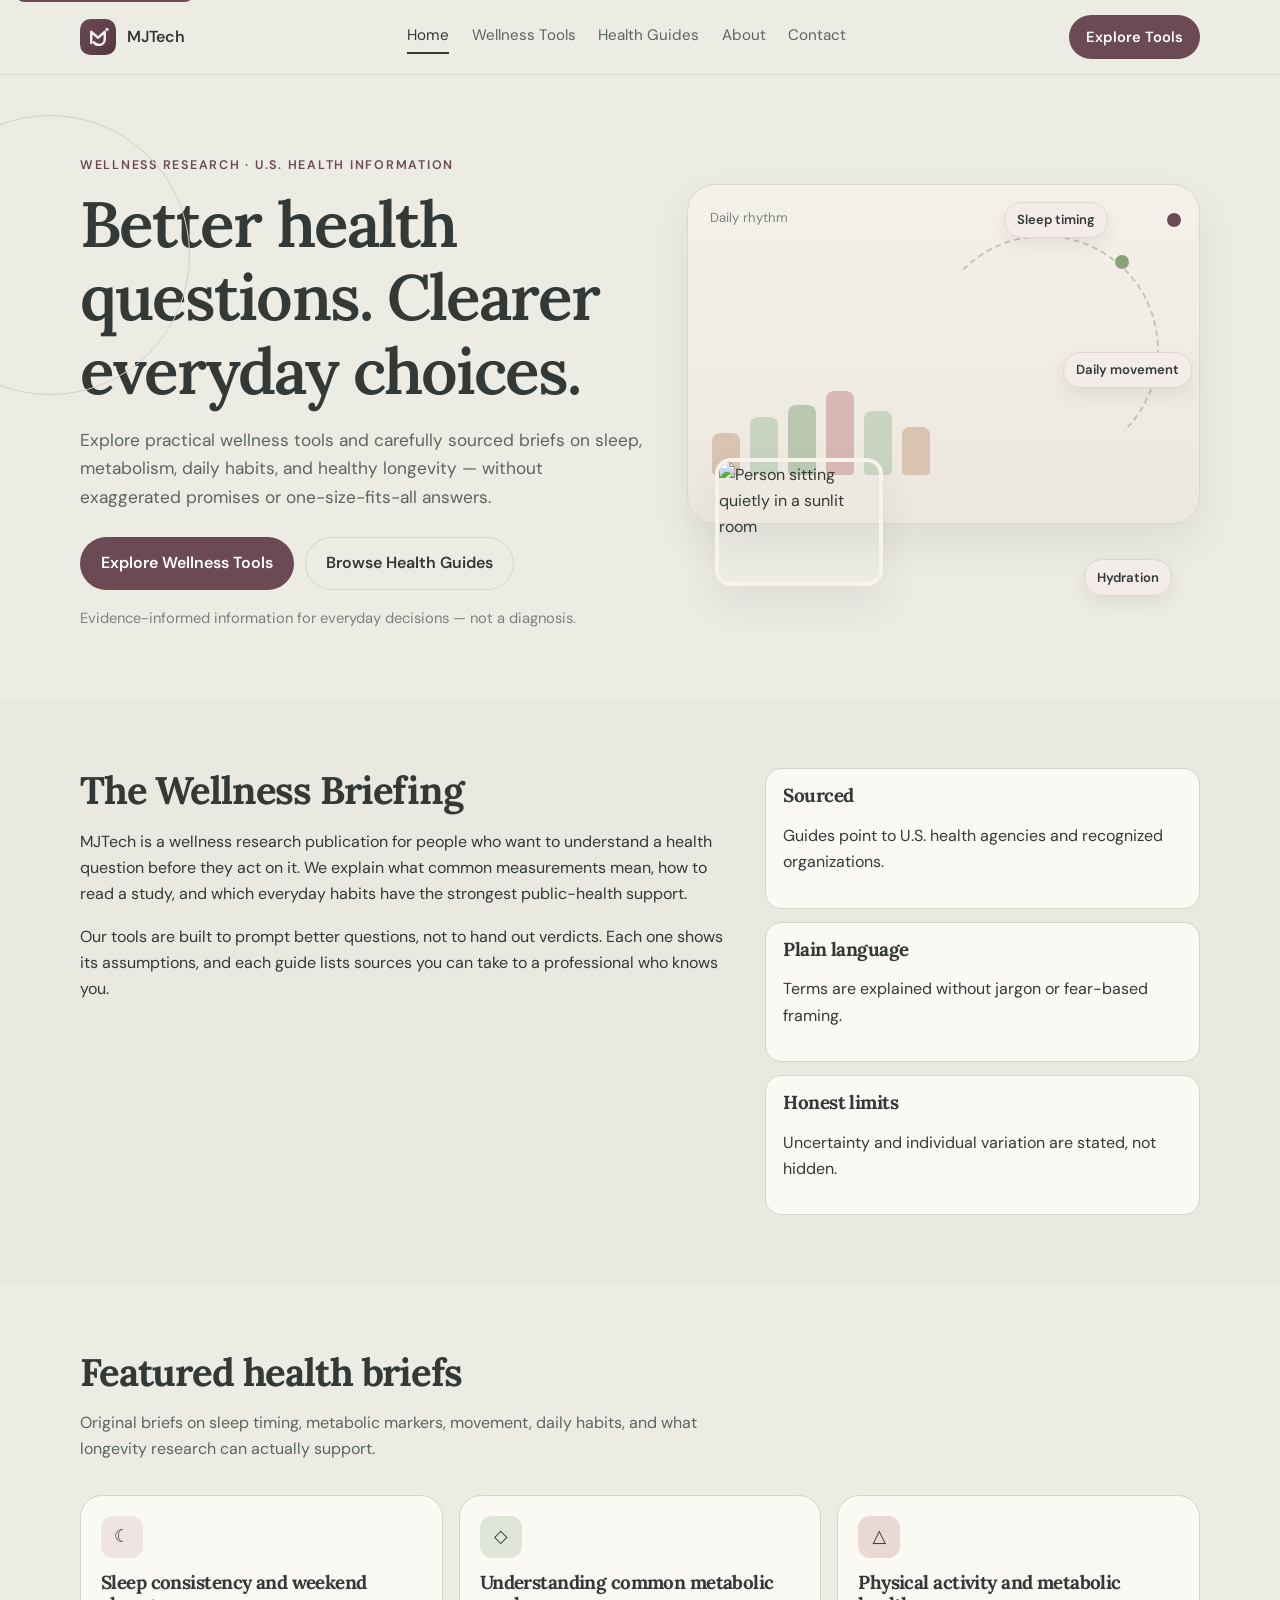
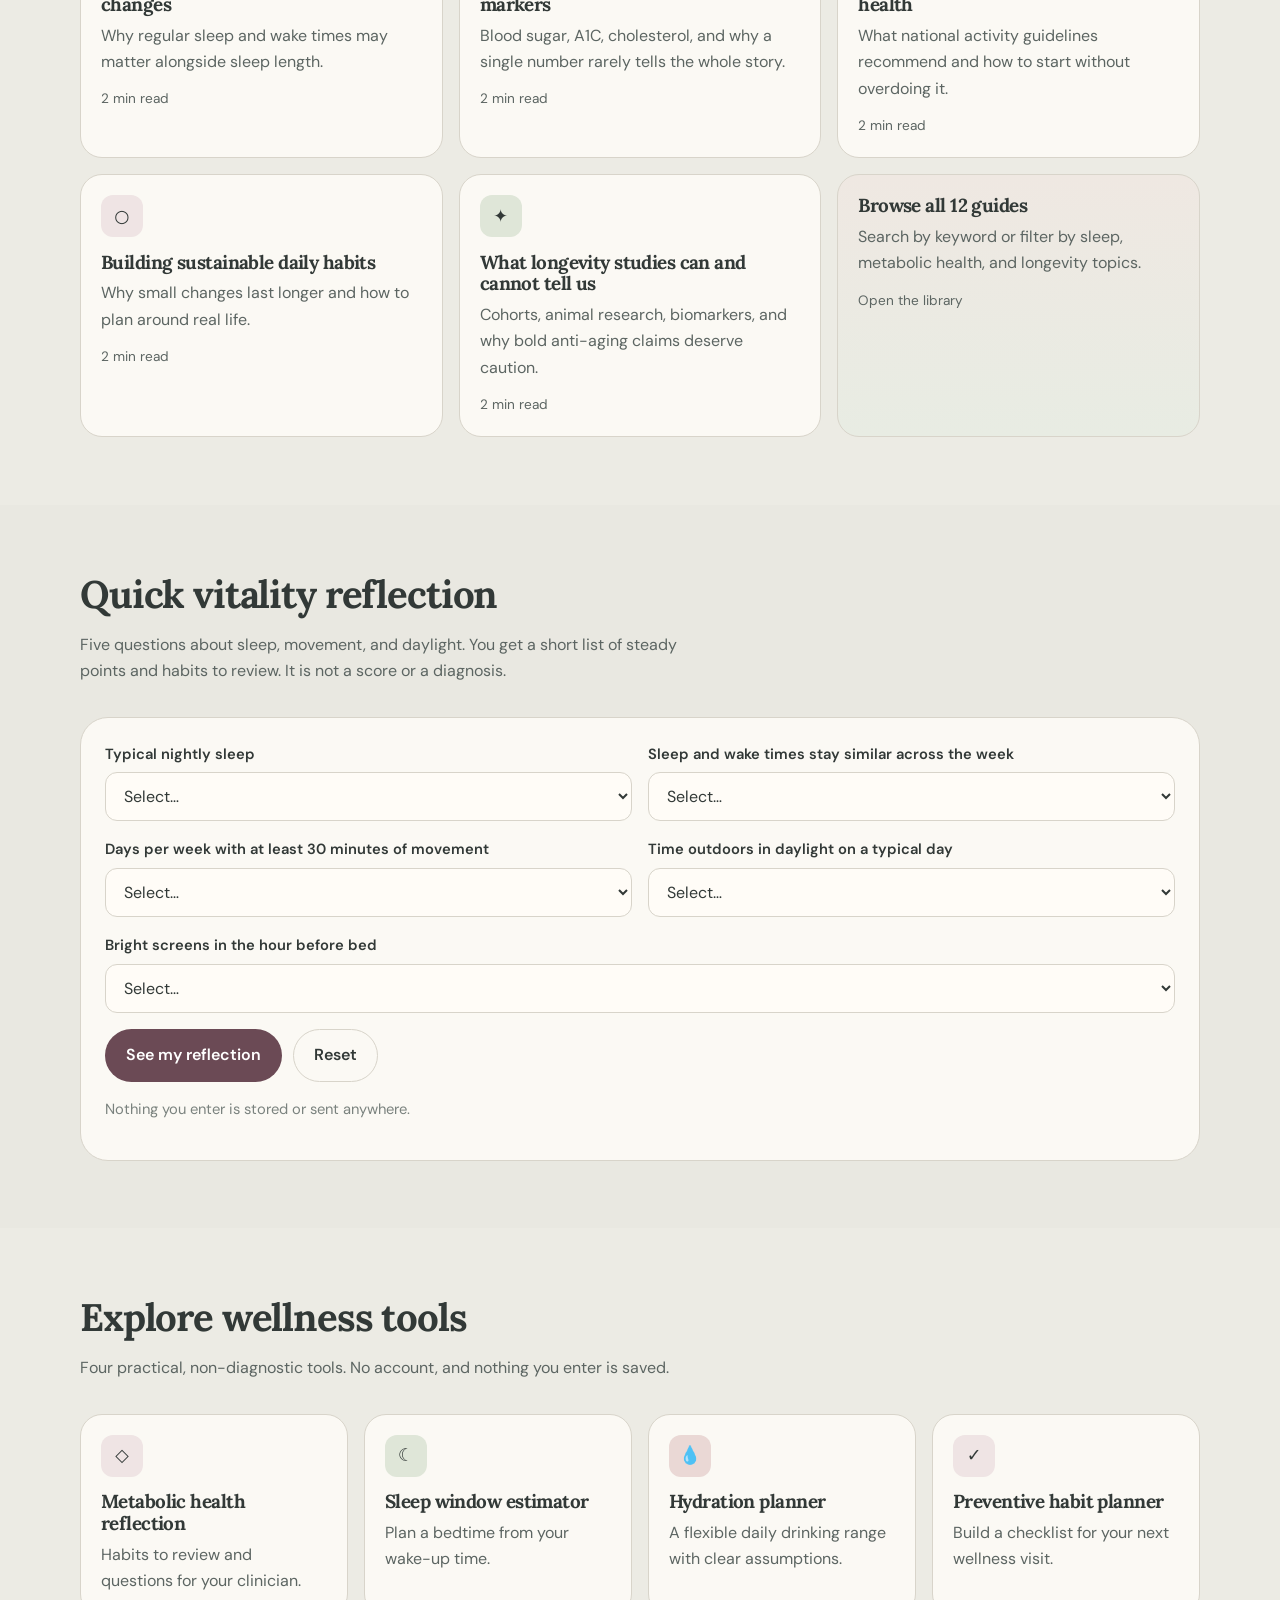
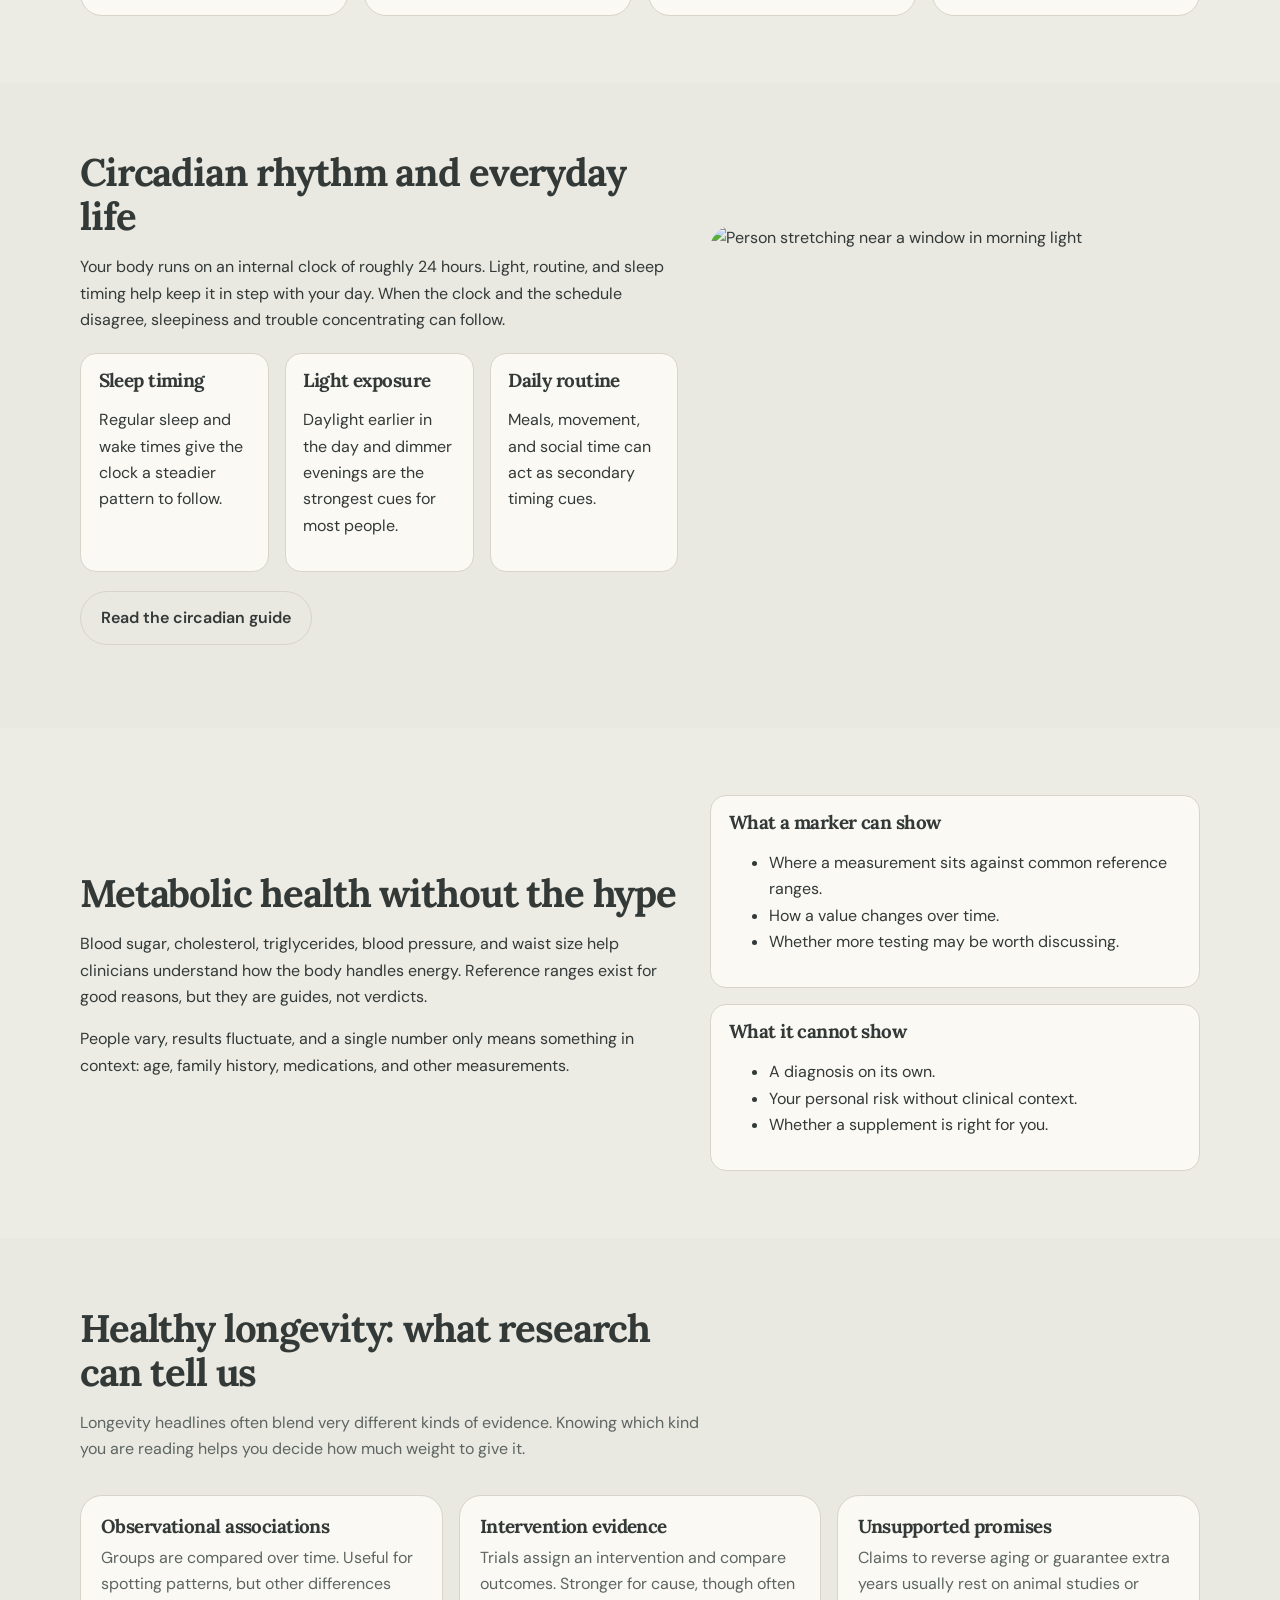
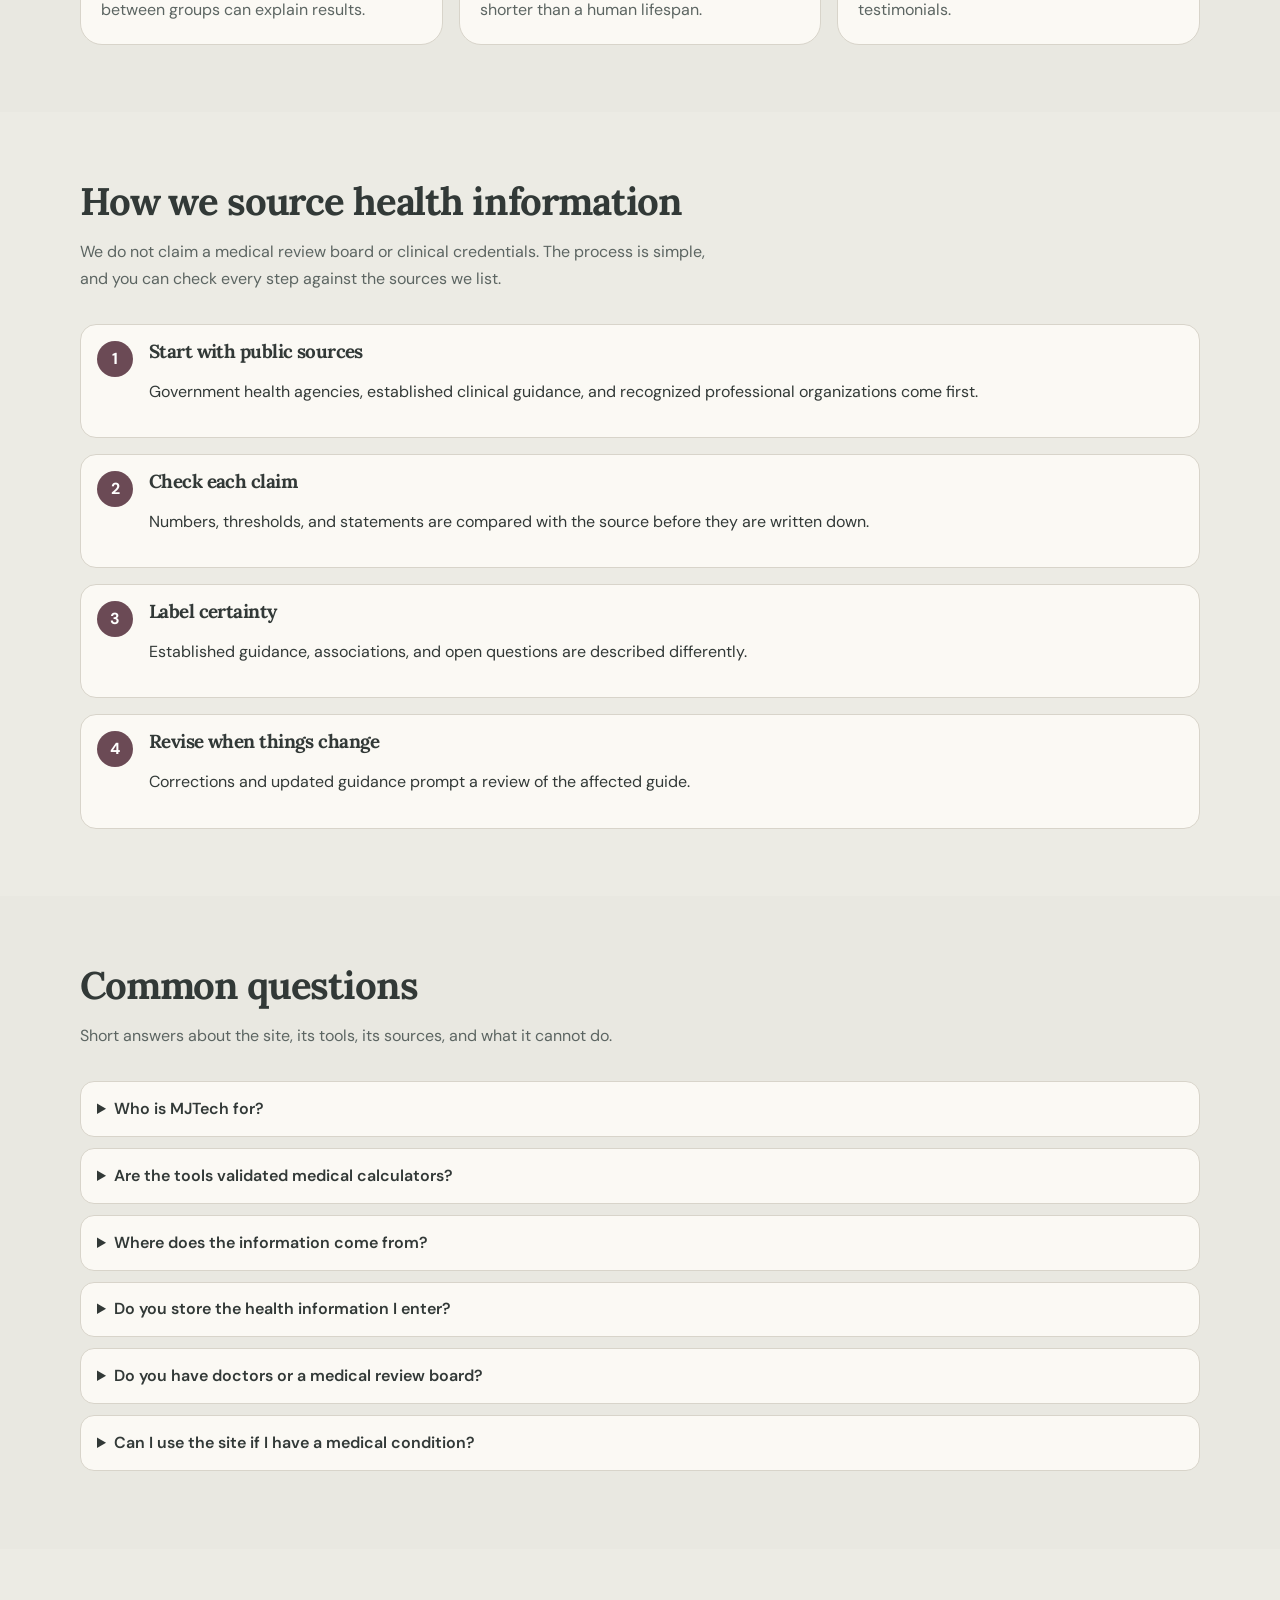
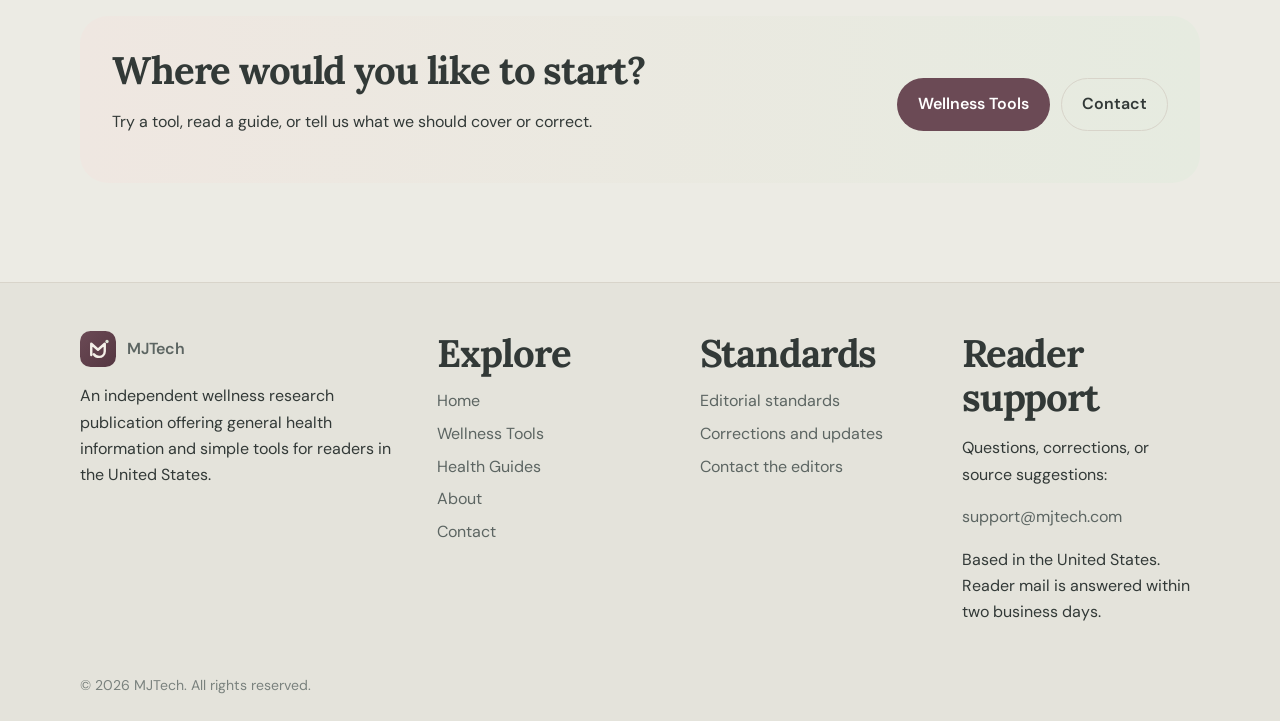
==== index.html @ 00b6f827 "Rebrand platform to MJTech and complete site footers" ====
<!DOCTYPE html>
<html lang="en">
<head>
  <meta charset="UTF-8">
  <meta name="viewport" content="width=device-width, initial-scale=1">
  <title>MJTech | Wellness Research, Tools, and Health Guides</title>
  <meta name="description" content="Practical wellness tools and sourced health briefs on sleep, metabolism, daily habits, and healthy longevity.">
  <link rel="icon" href="assets/images/logo.svg">
  <link rel="preconnect" href="https://fonts.googleapis.com">
  <link rel="preconnect" href="https://fonts.gstatic.com" crossorigin>
  <link href="https://fonts.googleapis.com/css2?family=DM+Sans:wght@400;500;600;700&family=Lora:wght@500;600;700&display=swap" rel="stylesheet">
  <link rel="stylesheet" href="assets/css/styles.css">
</head>
<body>
  <a class="skip-link" href="#main">Skip to main content</a>
  <header class="site-header">
    <div class="wrap header-inner">
      <a class="brand" href="index.html"><img src="assets/images/logo.svg" alt="MJTech Logo"> MJTech</a>
      <nav class="nav-primary" aria-label="Primary">
        <a href="index.html" aria-current="page">Home</a>
        <a href="pages/tools.html">Wellness Tools</a>
        <a href="pages/guides.html">Health Guides</a>
        <a href="pages/about.html">About</a>
        <a href="pages/contact.html">Contact</a>
      </nav>
      <div class="header-cta">
        <a class="btn btn-primary btn-sm" href="pages/tools.html">Explore Tools</a>
        <button class="menu-toggle" type="button" data-menu-toggle aria-expanded="false" aria-label="Open menu"><span></span><span></span><span></span></button>
      </div>
    </div>
    <nav class="mobile-nav wrap" data-mobile-nav aria-label="Mobile">
      <a href="index.html">Home</a>
      <a href="pages/tools.html">Wellness Tools</a>
      <a href="pages/guides.html">Health Guides</a>
      <a href="pages/about.html">About</a>
      <a href="pages/contact.html">Contact</a>
    </nav>
  </header>

  <main id="main">
    <section class="hero">
      <div class="wrap hero-grid">
        <div>
          <p class="eyebrow">Wellness research · U.S. health information</p>
          <h1>Better health questions. Clearer everyday choices.</h1>
          <p class="lede">Explore practical wellness tools and carefully sourced briefs on sleep, metabolism, daily habits, and healthy longevity — without exaggerated promises or one-size-fits-all answers.</p>
          <div class="hero-actions">
            <a class="btn btn-primary" href="pages/tools.html">Explore Wellness Tools</a>
            <a class="btn btn-ghost" href="pages/guides.html">Browse Health Guides</a>
          </div>
          <p class="fine-print">Evidence-informed information for everyday decisions — not a diagnosis.</p>
        </div>
        <div class="hero-visual" aria-hidden="true">
          <div class="chart-card">
            <div class="chart-label">Daily rhythm</div>
            <div class="arc"></div>
            <div class="bars"><span></span><span></span><span></span><span></span><span></span><span></span></div>
            <span class="dot d1"></span>
            <span class="dot d2"></span>
          </div>
          <span class="pill pill-sleep">Sleep timing</span>
          <span class="pill pill-move">Daily movement</span>
          <span class="pill pill-water">Hydration</span>
          <img class="hero-photo" src="https://images.unsplash.com/photo-1544367567-0f2fcb009e0b?auto=format&fit=crop&w=600&q=80" alt="Person sitting quietly in a sunlit room">
        </div>
      </div>
    </section>

    <section class="section section-muted">
      <div class="wrap feature-row">
        <div>
          <h2>The Wellness Briefing</h2>
          <p>MJTech is a wellness research publication for people who want to understand a health question before they act on it. We explain what common measurements mean, how to read a study, and which everyday habits have the strongest public-health support.</p>
          <p>Our tools are built to prompt better questions, not to hand out verdicts. Each one shows its assumptions, and each guide lists sources you can take to a professional who knows you.</p>
        </div>
        <div class="pillars">
          <article class="pillar"><h3>Sourced</h3><p>Guides point to U.S. health agencies and recognized organizations.</p></article>
          <article class="pillar"><h3>Plain language</h3><p>Terms are explained without jargon or fear-based framing.</p></article>
          <article class="pillar"><h3>Honest limits</h3><p>Uncertainty and individual variation are stated, not hidden.</p></article>
        </div>
      </div>
    </section>

    <section class="section">
      <div class="wrap">
        <div class="section-head">
          <h2>Featured health briefs</h2>
          <p>Original briefs on sleep timing, metabolic markers, movement, daily habits, and what longevity research can actually support.</p>
        </div>
        <div class="cards">
          <a class="card" href="pages/guide.html?id=sleep-consistency"><div class="icon-badge">☾</div><h3>Sleep consistency and weekend changes</h3><p>Why regular sleep and wake times may matter alongside sleep length.</p><p class="meta">2 min read</p></a>
          <a class="card" href="pages/guide.html?id=metabolic-markers"><div class="icon-badge sage">◇</div><h3>Understanding common metabolic markers</h3><p>Blood sugar, A1C, cholesterol, and why a single number rarely tells the whole story.</p><p class="meta">2 min read</p></a>
          <a class="card" href="pages/guide.html?id=activity-metabolic"><div class="icon-badge blush">△</div><h3>Physical activity and metabolic health</h3><p>What national activity guidelines recommend and how to start without overdoing it.</p><p class="meta">2 min read</p></a>
          <a class="card" href="pages/guide.html?id=daily-habits"><div class="icon-badge">○</div><h3>Building sustainable daily habits</h3><p>Why small changes last longer and how to plan around real life.</p><p class="meta">2 min read</p></a>
          <a class="card" href="pages/guide.html?id=longevity-studies"><div class="icon-badge sage">✦</div><h3>What longevity studies can and cannot tell us</h3><p>Cohorts, animal research, biomarkers, and why bold anti-aging claims deserve caution.</p><p class="meta">2 min read</p></a>
          <a class="card library-card" href="pages/guides.html"><h3>Browse all 12 guides</h3><p>Search by keyword or filter by sleep, metabolic health, and longevity topics.</p><p class="meta">Open the library</p></a>
        </div>
      </div>
    </section>

    <section class="section section-muted">
      <div class="wrap">
        <div class="section-head">
          <h2>Quick vitality reflection</h2>
          <p>Five questions about sleep, movement, and daylight. You get a short list of steady points and habits to review. It is not a score or a diagnosis.</p>
        </div>
        <form class="quiz-panel" id="vitality-form">
          <div class="form-grid">
            <div class="field">
              <label for="sleep">Typical nightly sleep</label>
              <select id="sleep" name="sleep" required>
                <option value="">Select…</option>
                <option value="short">Less than 7 hours</option>
                <option value="ok">7 to 9 hours</option>
                <option value="long">More than 9 hours</option>
                <option value="varies">It varies a lot</option>
              </select>
            </div>
            <div class="field">
              <label for="consistency">Sleep and wake times stay similar across the week</label>
              <select id="consistency" name="consistency" required>
                <option value="">Select…</option>
                <option value="yes">Mostly yes</option>
                <option value="some">Sometimes</option>
                <option value="rare">Rarely</option>
              </select>
            </div>
            <div class="field">
              <label for="movement">Days per week with at least 30 minutes of movement</label>
              <select id="movement" name="movement" required>
                <option value="">Select…</option>
                <option value="low">0 to 1 days</option>
                <option value="mid">2 to 3 days</option>
                <option value="high">4 or more days</option>
              </select>
            </div>
            <div class="field">
              <label for="daylight">Time outdoors in daylight on a typical day</label>
              <select id="daylight" name="daylight" required>
                <option value="">Select…</option>
                <option value="low">Under 30 minutes</option>
                <option value="good">30 minutes or more</option>
              </select>
            </div>
            <div class="field full">
              <label for="screens">Bright screens in the hour before bed</label>
              <select id="screens" name="screens" required>
                <option value="">Select…</option>
                <option value="rarely">Rarely</option>
                <option value="often">Most nights</option>
              </select>
            </div>
          </div>
          <div class="form-actions">
            <button class="btn btn-primary" type="submit">See my reflection</button>
            <button class="btn btn-ghost" type="button" id="vitality-reset">Reset</button>
          </div>
          <div class="result" id="vitality-result"></div>
          <p class="fine-print">Nothing you enter is stored or sent anywhere.</p>
        </form>
      </div>
    </section>

    <section class="section">
      <div class="wrap">
        <div class="section-head">
          <h2>Explore wellness tools</h2>
          <p>Four practical, non-diagnostic tools. No account, and nothing you enter is saved.</p>
        </div>
        <div class="grid-4">
          <a class="card" href="pages/tools.html#metabolic"><div class="icon-badge">◇</div><h3>Metabolic health reflection</h3><p>Habits to review and questions for your clinician.</p></a>
          <a class="card" href="pages/tools.html#sleep"><div class="icon-badge sage">☾</div><h3>Sleep window estimator</h3><p>Plan a bedtime from your wake-up time.</p></a>
          <a class="card" href="pages/tools.html#hydration"><div class="icon-badge blush">💧</div><h3>Hydration planner</h3><p>A flexible daily drinking range with clear assumptions.</p></a>
          <a class="card" href="pages/tools.html#planner"><div class="icon-badge">✓</div><h3>Preventive habit planner</h3><p>Build a checklist for your next wellness visit.</p></a>
        </div>
      </div>
    </section>

    <section class="section section-muted">
      <div class="wrap split">
        <div>
          <h2>Circadian rhythm and everyday life</h2>
          <p>Your body runs on an internal clock of roughly 24 hours. Light, routine, and sleep timing help keep it in step with your day. When the clock and the schedule disagree, sleepiness and trouble concentrating can follow.</p>
          <div class="grid-3" style="margin-top:1.2rem">
            <article class="pillar"><h3>Sleep timing</h3><p>Regular sleep and wake times give the clock a steadier pattern to follow.</p></article>
            <article class="pillar"><h3>Light exposure</h3><p>Daylight earlier in the day and dimmer evenings are the strongest cues for most people.</p></article>
            <article class="pillar"><h3>Daily routine</h3><p>Meals, movement, and social time can act as secondary timing cues.</p></article>
          </div>
          <p style="margin-top:1.2rem"><a class="btn btn-ghost" href="pages/guide.html?id=circadian-rhythms">Read the circadian guide</a></p>
        </div>
        <div class="photo-frame">
          <img src="https://images.unsplash.com/photo-1506126613408-eca07ce68773?auto=format&fit=crop&w=900&q=80" alt="Person stretching near a window in morning light">
        </div>
      </div>
    </section>

    <section class="section">
      <div class="wrap split">
        <div>
          <h2>Metabolic health without the hype</h2>
          <p>Blood sugar, cholesterol, triglycerides, blood pressure, and waist size help clinicians understand how the body handles energy. Reference ranges exist for good reasons, but they are guides, not verdicts.</p>
          <p>People vary, results fluctuate, and a single number only means something in context: age, family history, medications, and other measurements.</p>
        </div>
        <div class="grid-3" style="grid-template-columns:1fr">
          <article class="pillar">
            <h3>What a marker can show</h3>
            <ul>
              <li>Where a measurement sits against common reference ranges.</li>
              <li>How a value changes over time.</li>
              <li>Whether more testing may be worth discussing.</li>
            </ul>
          </article>
          <article class="pillar">
            <h3>What it cannot show</h3>
            <ul>
              <li>A diagnosis on its own.</li>
              <li>Your personal risk without clinical context.</li>
              <li>Whether a supplement is right for you.</li>
            </ul>
          </article>
        </div>
      </div>
    </section>

    <section class="section section-muted">
      <div class="wrap">
        <div class="section-head">
          <h2>Healthy longevity: what research can tell us</h2>
          <p>Longevity headlines often blend very different kinds of evidence. Knowing which kind you are reading helps you decide how much weight to give it.</p>
        </div>
        <div class="grid-3">
          <article class="card"><h3>Observational associations</h3><p>Groups are compared over time. Useful for spotting patterns, but other differences between groups can explain results.</p></article>
          <article class="card"><h3>Intervention evidence</h3><p>Trials assign an intervention and compare outcomes. Stronger for cause, though often shorter than a human lifespan.</p></article>
          <article class="card"><h3>Unsupported promises</h3><p>Claims to reverse aging or guarantee extra years usually rest on animal studies or testimonials.</p></article>
        </div>
      </div>
    </section>

    <section class="section">
      <div class="wrap">
        <div class="section-head">
          <h2>How we source health information</h2>
          <p>We do not claim a medical review board or clinical credentials. The process is simple, and you can check every step against the sources we list.</p>
        </div>
        <div class="steps">
          <div class="step"><div class="num">1</div><div><h3>Start with public sources</h3><p>Government health agencies, established clinical guidance, and recognized professional organizations come first.</p></div></div>
          <div class="step"><div class="num">2</div><div><h3>Check each claim</h3><p>Numbers, thresholds, and statements are compared with the source before they are written down.</p></div></div>
          <div class="step"><div class="num">3</div><div><h3>Label certainty</h3><p>Established guidance, associations, and open questions are described differently.</p></div></div>
          <div class="step"><div class="num">4</div><div><h3>Revise when things change</h3><p>Corrections and updated guidance prompt a review of the affected guide.</p></div></div>
        </div>
      </div>
    </section>

    <section class="section section-muted">
      <div class="wrap">
        <div class="section-head">
          <h2>Common questions</h2>
          <p>Short answers about the site, its tools, its sources, and what it cannot do.</p>
        </div>
        <div class="faq">
          <details><summary>Who is MJTech for?</summary><p>Readers in the United States who want general, sourced information on sleep, metabolic health, hydration, and longevity — not personalized medical care.</p></details>
          <details><summary>Are the tools validated medical calculators?</summary><p>No. They are planning and reflection aids. They are not risk scores, diagnoses, or substitutes for clinical instruments.</p></details>
          <details><summary>Where does the information come from?</summary><p>Public agency pages, established professional guidance, and, when used, peer-reviewed papers with the study type labeled.</p></details>
          <details><summary>Do you store the health information I enter?</summary><p>No. Answers stay in your browser for that session and are not sent to a server.</p></details>
          <details><summary>Do you have doctors or a medical review board?</summary><p>No. We do not claim clinicians on staff, certifications, or institutional endorsements.</p></details>
          <details><summary>Can I use the site if I have a medical condition?</summary><p>You can read general information, but follow your care team. Do not change medicines, fluids, or exercise based only on a webpage.</p></details>
        </div>
      </div>
    </section>

    <section class="section">
      <div class="wrap">
        <div class="cta-band">
          <div>
            <h2>Where would you like to start?</h2>
            <p>Try a tool, read a guide, or tell us what we should cover or correct.</p>
          </div>
          <div class="hero-actions">
            <a class="btn btn-primary" href="pages/tools.html">Wellness Tools</a>
            <a class="btn btn-ghost" href="pages/contact.html">Contact</a>
          </div>
        </div>
      </div>
    </section>
  </main>

  <footer class="site-footer">
    <div class="wrap footer-grid">
      <div>
        <a class="brand" href="index.html"><img src="assets/images/logo.svg" alt="MJTech Logo"> MJTech</a>
        <p>An independent wellness research publication offering general health information and simple tools for readers in the United States.</p>
      </div>
      <div>
        <h2>Explore</h2>
        <ul>
          <li><a href="index.html">Home</a></li>
          <li><a href="pages/tools.html">Wellness Tools</a></li>
          <li><a href="pages/guides.html">Health Guides</a></li>
          <li><a href="pages/about.html">About</a></li>
          <li><a href="pages/contact.html">Contact</a></li>
        </ul>
      </div>
      <div>
        <h2>Standards</h2>
        <ul>
          <li><a href="pages/about.html#sourcing">Editorial standards</a></li>
          <li><a href="pages/about.html#corrections">Corrections and updates</a></li>
          <li><a href="pages/contact.html">Contact the editors</a></li>
        </ul>
      </div>
      <div>
        <h2>Reader support</h2>
        <p>Questions, corrections, or source suggestions:</p>
        <p><a href="mailto:support@mjtech.com">support@mjtech.com</a></p>
        <p>Based in the United States. Reader mail is answered within two business days.</p>
      </div>
    </div>
    <div class="wrap copyright">© <span data-year></span> MJTech. All rights reserved.</div>
  </footer>
  <script src="assets/js/main.js"></script>
  <script src="assets/js/home.js"></script>
</body>
</html>
---- assets/css/styles.css ----
:root {
  --bg: #ecebe4;
  --bg-soft: #e4e3db;
  --paper: #f7f5ef;
  --card: #fbf9f4;
  --ink: #323937;
  --ink-soft: #5c6562;
  --muted: #7a827e;
  --line: #d8d4ca;
  --plum: #6b4a55;
  --plum-hover: #5a3c47;
  --plum-soft: #efe4e4;
  --sage: #dfe6d8;
  --sage-deep: #c9d4c0;
  --blush: #ead8d5;
  --white: #fffcf7;
  --shadow: 0 18px 40px rgba(50, 57, 55, 0.08);
  --radius: 22px;
  --header: 74px;
  --serif: "Lora", Georgia, serif;
  --sans: "DM Sans", system-ui, sans-serif;
}

*,
*::before,
*::after {
  box-sizing: border-box;
}

html {
  scroll-behavior: smooth;
}

body {
  margin: 0;
  font-family: var(--sans);
  color: var(--ink);
  background: var(--bg);
  line-height: 1.65;
  min-height: 100vh;
}

img {
  max-width: 100%;
  display: block;
}

a {
  color: inherit;
}

.skip-link {
  position: absolute;
  left: 1rem;
  top: -40px;
  background: var(--plum);
  color: #fff;
  padding: 0.5rem 0.8rem;
  border-radius: 8px;
  z-index: 100;
}

.skip-link:focus {
  top: 1rem;
}

.wrap {
  width: min(1120px, calc(100% - 2.4rem));
  margin: 0 auto;
}

.site-header {
  position: sticky;
  top: 0;
  z-index: 40;
  background: rgba(236, 235, 228, 0.92);
  backdrop-filter: blur(12px);
  border-bottom: 1px solid rgba(216, 212, 202, 0.8);
}

.header-inner {
  height: var(--header);
  display: flex;
  align-items: center;
  justify-content: space-between;
  gap: 1rem;
}

.brand {
  display: flex;
  align-items: center;
  gap: 0.7rem;
  text-decoration: none;
  font-weight: 600;
  letter-spacing: -0.02em;
}

.brand img {
  width: 36px;
  height: 36px;
}

.nav-primary {
  display: flex;
  gap: 1.4rem;
}

.nav-primary a {
  text-decoration: none;
  color: var(--ink-soft);
  font-size: 0.95rem;
  padding: 0.2rem 0;
  border-bottom: 2px solid transparent;
}

.nav-primary a:hover,
.nav-primary a[aria-current="page"] {
  color: var(--ink);
  border-bottom-color: var(--ink);
}

.header-cta {
  display: flex;
  align-items: center;
  gap: 0.8rem;
}

.menu-toggle {
  display: none;
  width: 42px;
  height: 42px;
  border: 1px solid var(--line);
  background: var(--paper);
  border-radius: 10px;
  cursor: pointer;
}

.menu-toggle span {
  display: block;
  height: 2px;
  width: 18px;
  margin: 4px auto;
  background: var(--ink);
}

.btn {
  display: inline-flex;
  align-items: center;
  justify-content: center;
  gap: 0.4rem;
  text-decoration: none;
  border: 1px solid transparent;
  border-radius: 999px;
  padding: 0.78rem 1.25rem;
  font: inherit;
  font-weight: 600;
  cursor: pointer;
}

.btn-primary {
  background: var(--plum);
  color: #fff;
}

.btn-primary:hover {
  background: var(--plum-hover);
}

.btn-ghost {
  background: transparent;
  border-color: var(--line);
  color: var(--ink);
}

.btn-ghost:hover {
  background: var(--white);
}

.btn-sm {
  padding: 0.55rem 1rem;
  font-size: 0.92rem;
}

.hero {
  padding: 4.2rem 0 3.5rem;
  position: relative;
  overflow: hidden;
}

.hero::before {
  content: "";
  position: absolute;
  width: 280px;
  height: 280px;
  border: 1px solid #d4cfc4;
  border-radius: 50%;
  left: -90px;
  top: 40px;
}

.hero-grid {
  display: grid;
  grid-template-columns: 1.05fr 0.95fr;
  gap: 2.5rem;
  align-items: center;
}

.eyebrow {
  color: var(--plum);
  font-size: 0.78rem;
  letter-spacing: 0.14em;
  text-transform: uppercase;
  font-weight: 600;
}

h1,
h2,
h3 {
  font-family: var(--serif);
  letter-spacing: -0.03em;
  line-height: 1.15;
  color: var(--ink);
}

h1 {
  font-size: clamp(2.4rem, 5vw, 4.15rem);
  margin: 0.7rem 0 1rem;
  font-weight: 600;
}

h2 {
  font-size: clamp(1.7rem, 3vw, 2.4rem);
  margin: 0 0 0.8rem;
}

h3 {
  font-size: 1.18rem;
  margin: 0 0 0.45rem;
}

.lede {
  font-size: 1.08rem;
  color: var(--ink-soft);
  max-width: 38rem;
}

.hero-actions {
  display: flex;
  flex-wrap: wrap;
  gap: 0.7rem;
  margin: 1.6rem 0 1rem;
}

.fine-print {
  display: flex;
  align-items: center;
  gap: 0.45rem;
  color: var(--muted);
  font-size: 0.92rem;
}

.hero-visual {
  position: relative;
  min-height: 420px;
}

.chart-card {
  background: linear-gradient(180deg, #f4f1ea 0%, #ece8df 100%);
  border: 1px solid #ddd7cc;
  border-radius: 28px;
  height: 340px;
  padding: 1.4rem;
  position: relative;
  overflow: hidden;
  box-shadow: var(--shadow);
}

.chart-label {
  font-size: 0.82rem;
  color: var(--muted);
}

.arc {
  position: absolute;
  width: 230px;
  height: 230px;
  border: 2px dashed #c9c2b5;
  border-radius: 50%;
  right: 40px;
  top: 50px;
  border-bottom-color: transparent;
  border-left-color: transparent;
}

.bars {
  position: absolute;
  left: 24px;
  bottom: 48px;
  display: flex;
  gap: 10px;
  align-items: flex-end;
}

.bars span {
  width: 28px;
  border-radius: 8px 8px 4px 4px;
  background: #c9b6a4;
}

.bars span:nth-child(1) { height: 42px; background: #d8c4b0; }
.bars span:nth-child(2) { height: 58px; background: #c9d4c0; }
.bars span:nth-child(3) { height: 70px; background: #b9c8ae; }
.bars span:nth-child(4) { height: 84px; background: #d8b8b3; }
.bars span:nth-child(5) { height: 64px; background: #c9d4c0; }
.bars span:nth-child(6) { height: 48px; background: #d8c4b0; }

.pill {
  position: absolute;
  background: #f4ece8;
  border: 1px solid #e2d5d0;
  border-radius: 999px;
  padding: 0.4rem 0.75rem;
  font-size: 0.82rem;
  font-weight: 600;
  box-shadow: 0 8px 18px rgba(50, 57, 55, 0.08);
}

.pill-sleep { top: 18px; right: 92px; }
.pill-move { right: 8px; top: 168px; }
.pill-water { right: 28px; bottom: 8px; }

.hero-photo {
  position: absolute;
  width: 168px;
  height: 128px;
  object-fit: cover;
  border-radius: 16px;
  left: 28px;
  bottom: 18px;
  border: 4px solid #f7f3ec;
  box-shadow: var(--shadow);
}

.dot {
  position: absolute;
  width: 14px;
  height: 14px;
  border-radius: 50%;
  background: #8aa07a;
}

.dot.d1 { right: 70px; top: 70px; }
.dot.d2 { right: 18px; top: 28px; background: #6b4a55; }

.section {
  padding: 4.2rem 0;
}

.section-muted {
  background: #e9e8e1;
}

.section-head {
  max-width: 40rem;
  margin-bottom: 2rem;
}

.section-head p,
.prose p {
  color: var(--ink-soft);
}

.feature-row {
  display: grid;
  grid-template-columns: 1.2fr 0.8fr;
  gap: 2rem;
  align-items: start;
}

.pillars {
  display: grid;
  gap: 0.8rem;
}

.pillar {
  background: var(--card);
  border: 1px solid var(--line);
  border-radius: 16px;
  padding: 1rem 1.1rem;
}

.grid-3,
.grid-4,
.cards {
  display: grid;
  gap: 1rem;
}

.grid-3 { grid-template-columns: repeat(3, 1fr); }
.grid-4 { grid-template-columns: repeat(4, 1fr); }
.cards { grid-template-columns: repeat(3, 1fr); }

.card {
  background: var(--card);
  border: 1px solid var(--line);
  border-radius: var(--radius);
  padding: 1.25rem;
  text-decoration: none;
  display: flex;
  flex-direction: column;
  min-height: 100%;
  transition: transform 0.2s ease, box-shadow 0.2s ease;
}

.card:hover {
  transform: translateY(-3px);
  box-shadow: var(--shadow);
}

.icon-badge {
  width: 42px;
  height: 42px;
  border-radius: 12px;
  display: grid;
  place-items: center;
  background: var(--plum-soft);
  margin-bottom: 0.9rem;
  font-size: 1.1rem;
}

.icon-badge.sage { background: var(--sage); }
.icon-badge.blush { background: var(--blush); }

.meta {
  color: var(--muted);
  font-size: 0.85rem;
  margin-top: auto;
  padding-top: 0.8rem;
}

.card p {
  color: var(--ink-soft);
  margin: 0;
}

.library-card {
  background: linear-gradient(180deg, #efe8e2, #e8ece3);
}

.quiz-panel,
.tool-panel {
  background: var(--card);
  border: 1px solid var(--line);
  border-radius: 28px;
  padding: 1.5rem;
}

.form-grid {
  display: grid;
  grid-template-columns: 1fr 1fr;
  gap: 1rem;
}

.field {
  display: flex;
  flex-direction: column;
  gap: 0.4rem;
}

.field.full { grid-column: 1 / -1; }

label {
  font-size: 0.92rem;
  font-weight: 600;
}

input,
select,
textarea {
  font: inherit;
  padding: 0.75rem 0.85rem;
  border-radius: 12px;
  border: 1px solid var(--line);
  background: var(--white);
  color: var(--ink);
}

textarea {
  min-height: 140px;
  resize: vertical;
}

.form-actions {
  display: flex;
  gap: 0.7rem;
  margin-top: 1rem;
}

.result {
  margin-top: 1.1rem;
  background: #eef2e8;
  border-radius: 16px;
  padding: 1rem 1.1rem;
  display: none;
}

.result.visible { display: block; }

.result ul {
  margin: 0.4rem 0 0;
  padding-left: 1.1rem;
}

.notice {
  background: var(--plum-soft);
  border-radius: 14px;
  padding: 0.9rem 1rem;
  color: var(--ink-soft);
  font-size: 0.95rem;
}

.split {
  display: grid;
  grid-template-columns: 1.1fr 0.9fr;
  gap: 2rem;
  align-items: center;
}

.photo-frame {
  position: relative;
}

.photo-frame img {
  width: 100%;
  height: 360px;
  object-fit: cover;
  border-radius: 24px;
}

.float-card {
  position: absolute;
  right: -12px;
  bottom: 18px;
  background: var(--card);
  border: 1px solid var(--line);
  border-radius: 16px;
  padding: 0.9rem 1rem;
  width: 210px;
  box-shadow: var(--shadow);
}

.float-card h4 {
  margin: 0 0 0.4rem;
  font-size: 0.92rem;
}

.float-card li {
  font-size: 0.86rem;
  color: var(--ink-soft);
}

.steps {
  display: grid;
  gap: 1rem;
}

.step {
  display: grid;
  grid-template-columns: auto 1fr;
  gap: 1rem;
  background: var(--card);
  border: 1px solid var(--line);
  border-radius: 16px;
  padding: 1rem;
}

.num {
  width: 36px;
  height: 36px;
  border-radius: 50%;
  background: var(--plum);
  color: #fff;
  display: grid;
  place-items: center;
  font-weight: 700;
}

.faq details {
  background: var(--card);
  border: 1px solid var(--line);
  border-radius: 14px;
  padding: 0.85rem 1rem;
  margin-bottom: 0.7rem;
}

.faq summary {
  cursor: pointer;
  font-weight: 600;
}

.faq details p {
  color: var(--ink-soft);
  margin: 0.7rem 0 0.2rem;
}

.cta-band {
  background: linear-gradient(90deg, #efe7e1, #e6ebe0);
  border-radius: 28px;
  padding: 2rem;
  display: flex;
  justify-content: space-between;
  align-items: center;
  gap: 1rem;
}

.site-footer {
  background: #e4e3db;
  border-top: 1px solid var(--line);
  padding: 3rem 0 1.5rem;
  margin-top: 2rem;
}

.footer-grid {
  display: grid;
  grid-template-columns: 1.4fr 1fr 1fr 1fr;
  gap: 1.5rem;
}

.site-footer a {
  text-decoration: none;
  color: var(--ink-soft);
}

.site-footer ul {
  list-style: none;
  padding: 0;
  margin: 0;
}

.site-footer li {
  margin: 0.4rem 0;
}

.copyright {
  margin-top: 2rem;
  color: var(--muted);
  font-size: 0.88rem;
}

.page-hero {
  padding: 3.2rem 0 2rem;
}

.page-hero-grid {
  display: grid;
  grid-template-columns: 1.2fr 0.8fr;
  gap: 2rem;
  align-items: center;
}

.stat-box {
  background: #e8eee3;
  border-radius: 24px;
  padding: 1.3rem 1.5rem;
}

.stat-box ul {
  margin: 0.6rem 0 0;
  padding: 0;
  list-style: none;
}

.filters {
  display: flex;
  flex-wrap: wrap;
  gap: 0.55rem;
  margin: 1rem 0;
}

.chip {
  border: 1px solid var(--line);
  background: var(--white);
  border-radius: 999px;
  padding: 0.5rem 0.9rem;
  cursor: pointer;
  font: inherit;
}

.chip.active {
  background: var(--plum);
  color: #fff;
  border-color: var(--plum);
}

.search-row {
  display: flex;
  gap: 1rem;
  align-items: end;
  justify-content: space-between;
  flex-wrap: wrap;
}

.search-row .field {
  min-width: min(100%, 280px);
}

.tool-nav {
  display: grid;
  grid-template-columns: repeat(4, 1fr);
  gap: 0.8rem;
  margin: 1.5rem 0 2rem;
}

.tool-nav a {
  text-decoration: none;
  background: var(--card);
  border: 1px solid var(--line);
  border-radius: 16px;
  padding: 0.9rem;
}

.topic-toggles {
  display: flex;
  flex-wrap: wrap;
  gap: 0.5rem;
}

.topic-toggles label {
  background: var(--white);
  border: 1px solid var(--line);
  border-radius: 999px;
  padding: 0.45rem 0.8rem;
  font-weight: 500;
  cursor: pointer;
}

.topic-toggles input {
  margin-right: 0.35rem;
}

.article {
  max-width: 760px;
  margin: 0 auto;
}

.article p,
.article li {
  color: var(--ink-soft);
}

.sources {
  background: var(--sage);
  border-radius: 16px;
  padding: 1rem 1.1rem;
}

.mobile-nav {
  display: none;
}

@media (max-width: 960px) {
  .hero-grid,
  .feature-row,
  .split,
  .page-hero-grid,
  .footer-grid,
  .grid-4,
  .tool-nav {
    grid-template-columns: 1fr;
  }

  .cards,
  .grid-3 {
    grid-template-columns: 1fr 1fr;
  }

  .nav-primary,
  .header-cta .btn {
    display: none;
  }

  .menu-toggle {
    display: inline-block;
  }

  .mobile-nav.open {
    display: flex;
    flex-direction: column;
    gap: 0.8rem;
    padding: 0 1.2rem 1rem;
  }

  .mobile-nav a {
    text-decoration: none;
    color: var(--ink);
  }

  .hero-visual {
    min-height: 360px;
  }

  .cta-band {
    flex-direction: column;
    align-items: flex-start;
  }

  .form-grid {
    grid-template-columns: 1fr;
  }
}

@media (max-width: 640px) {
  .cards,
  .grid-3 {
    grid-template-columns: 1fr;
  }

  .hero {
    padding-top: 2rem;
  }
}
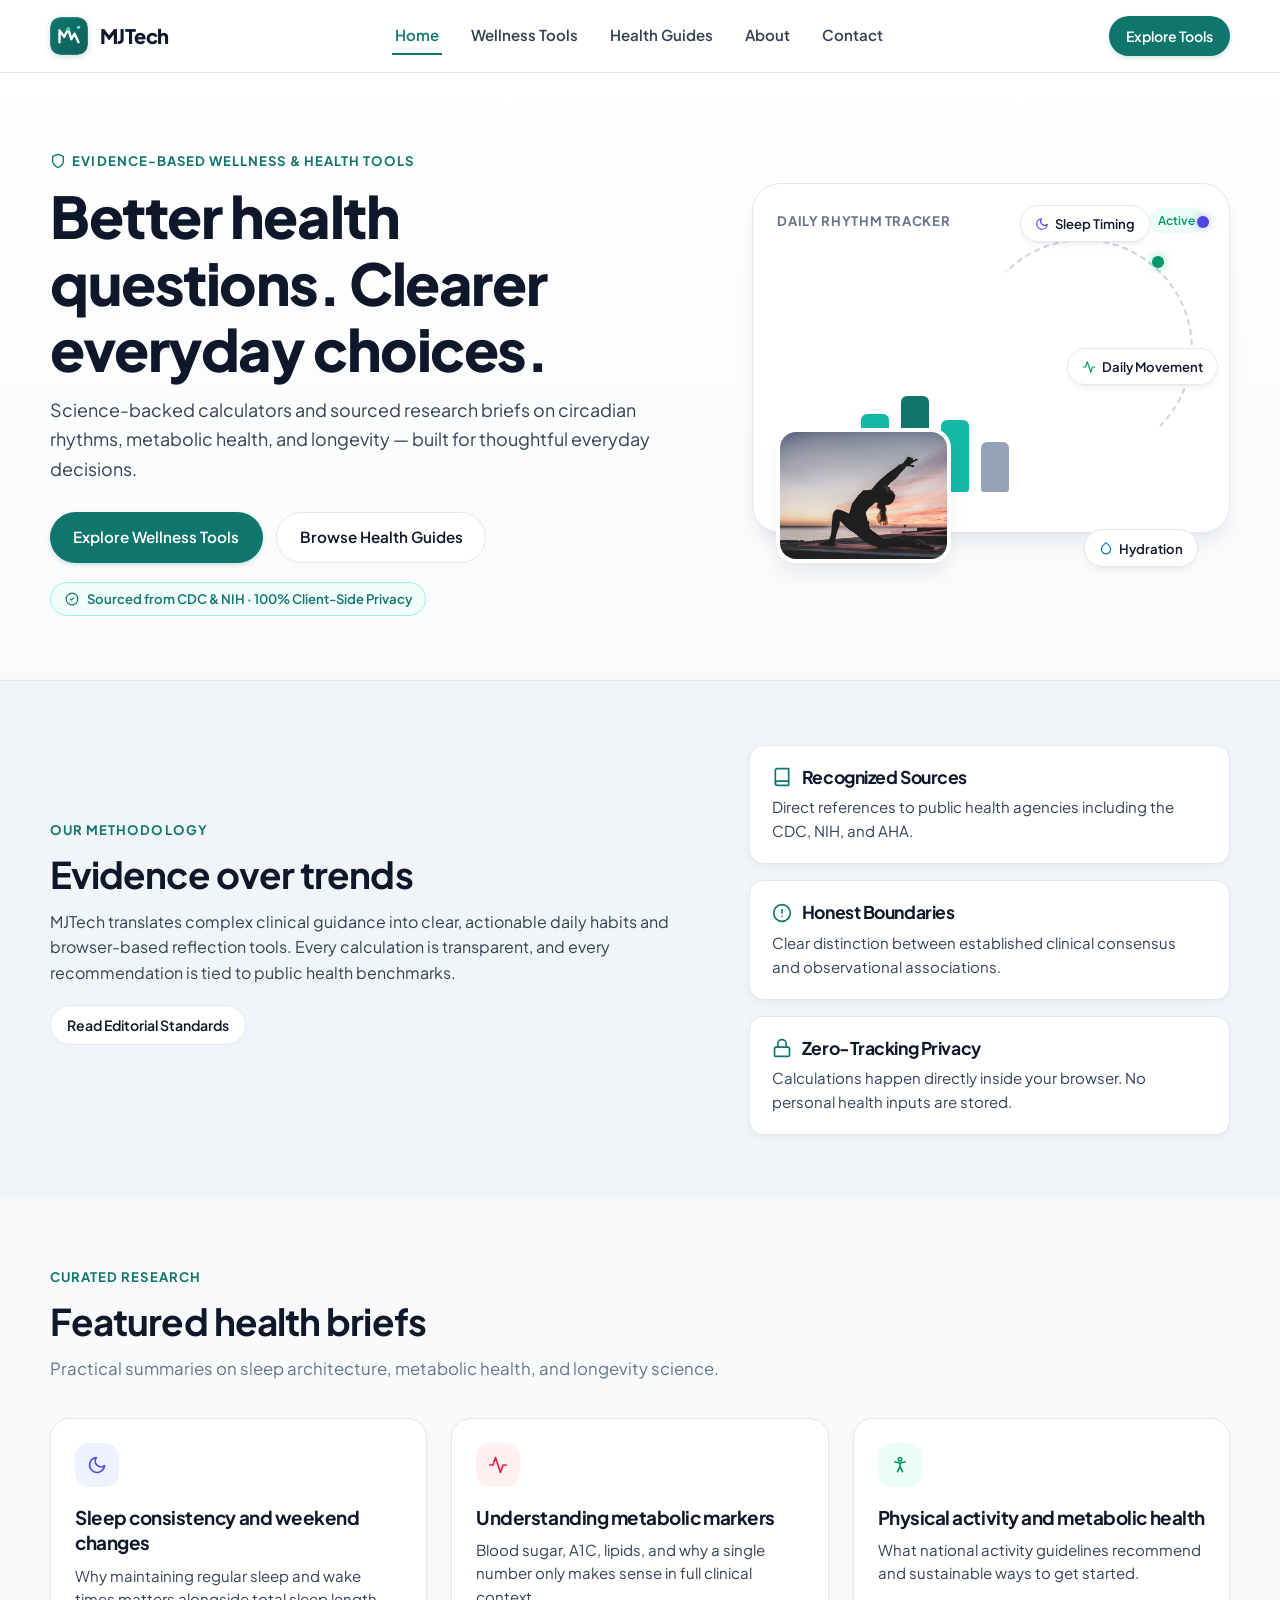
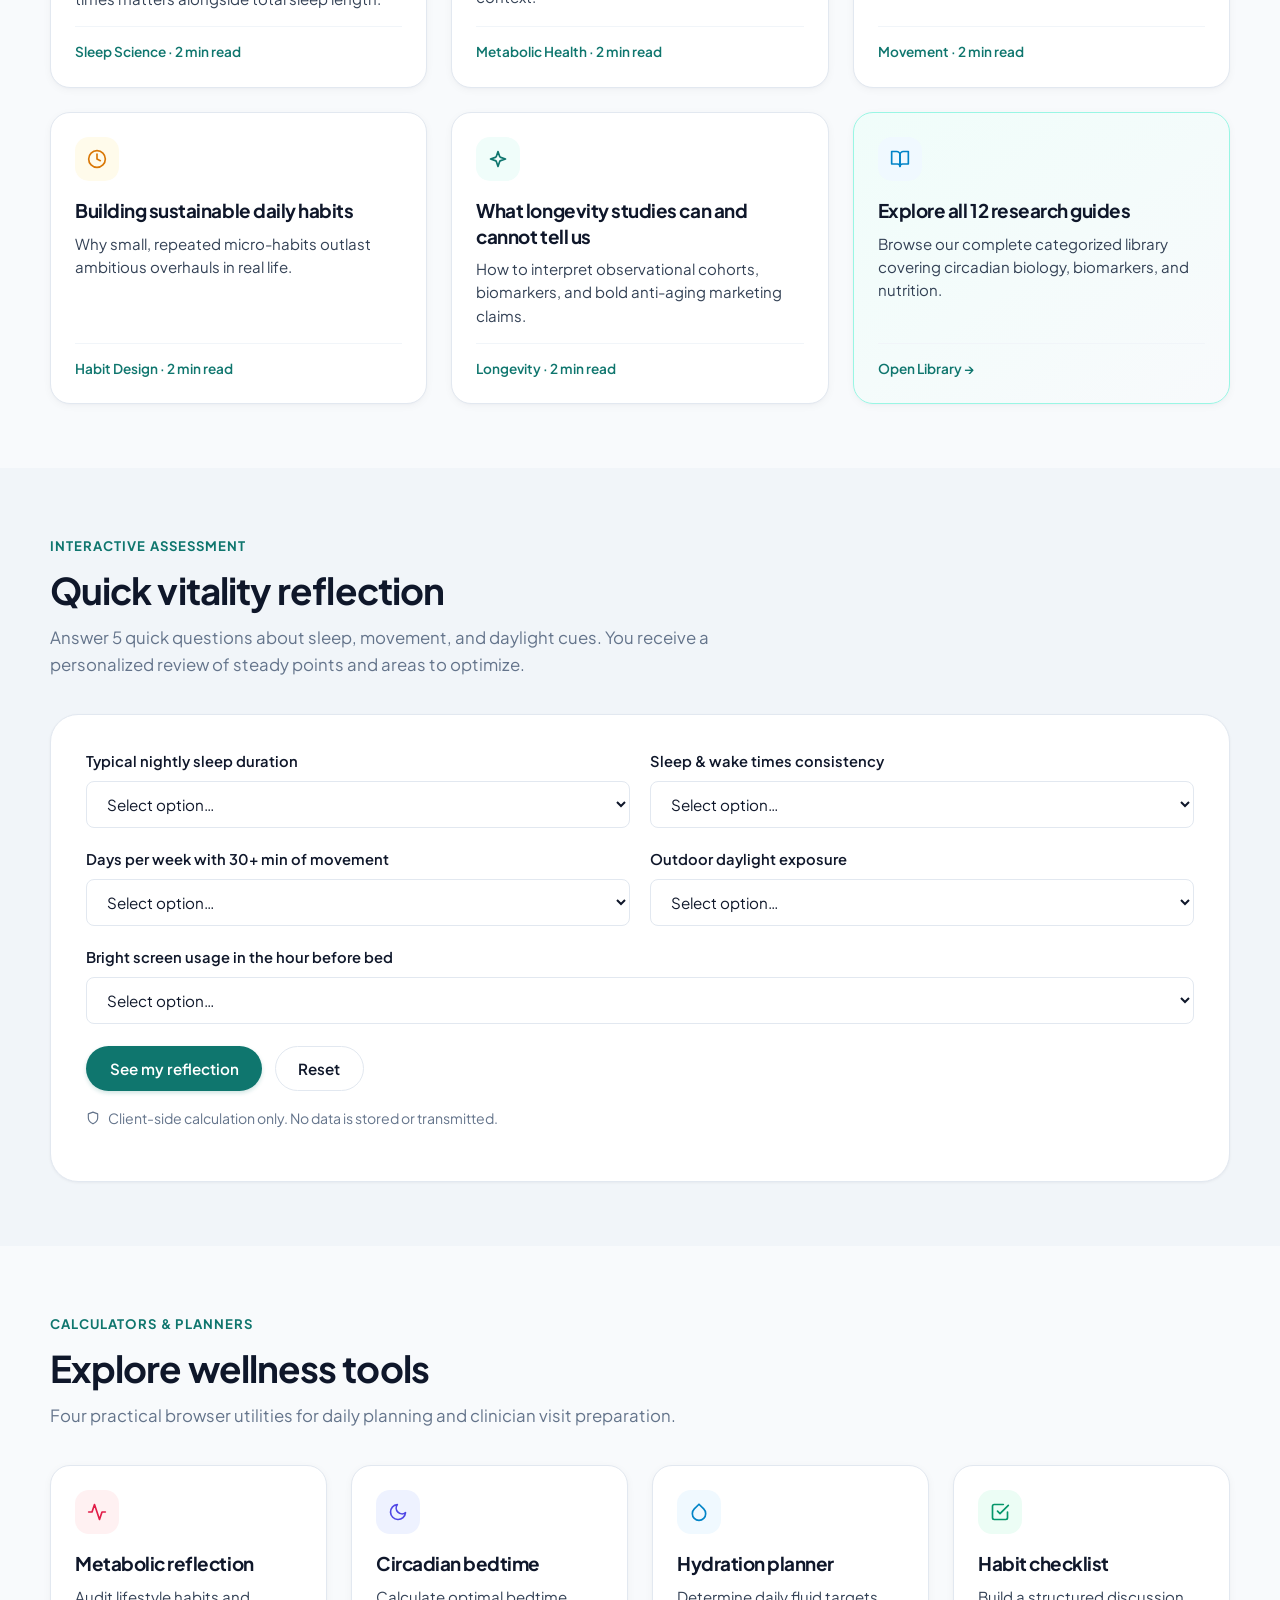
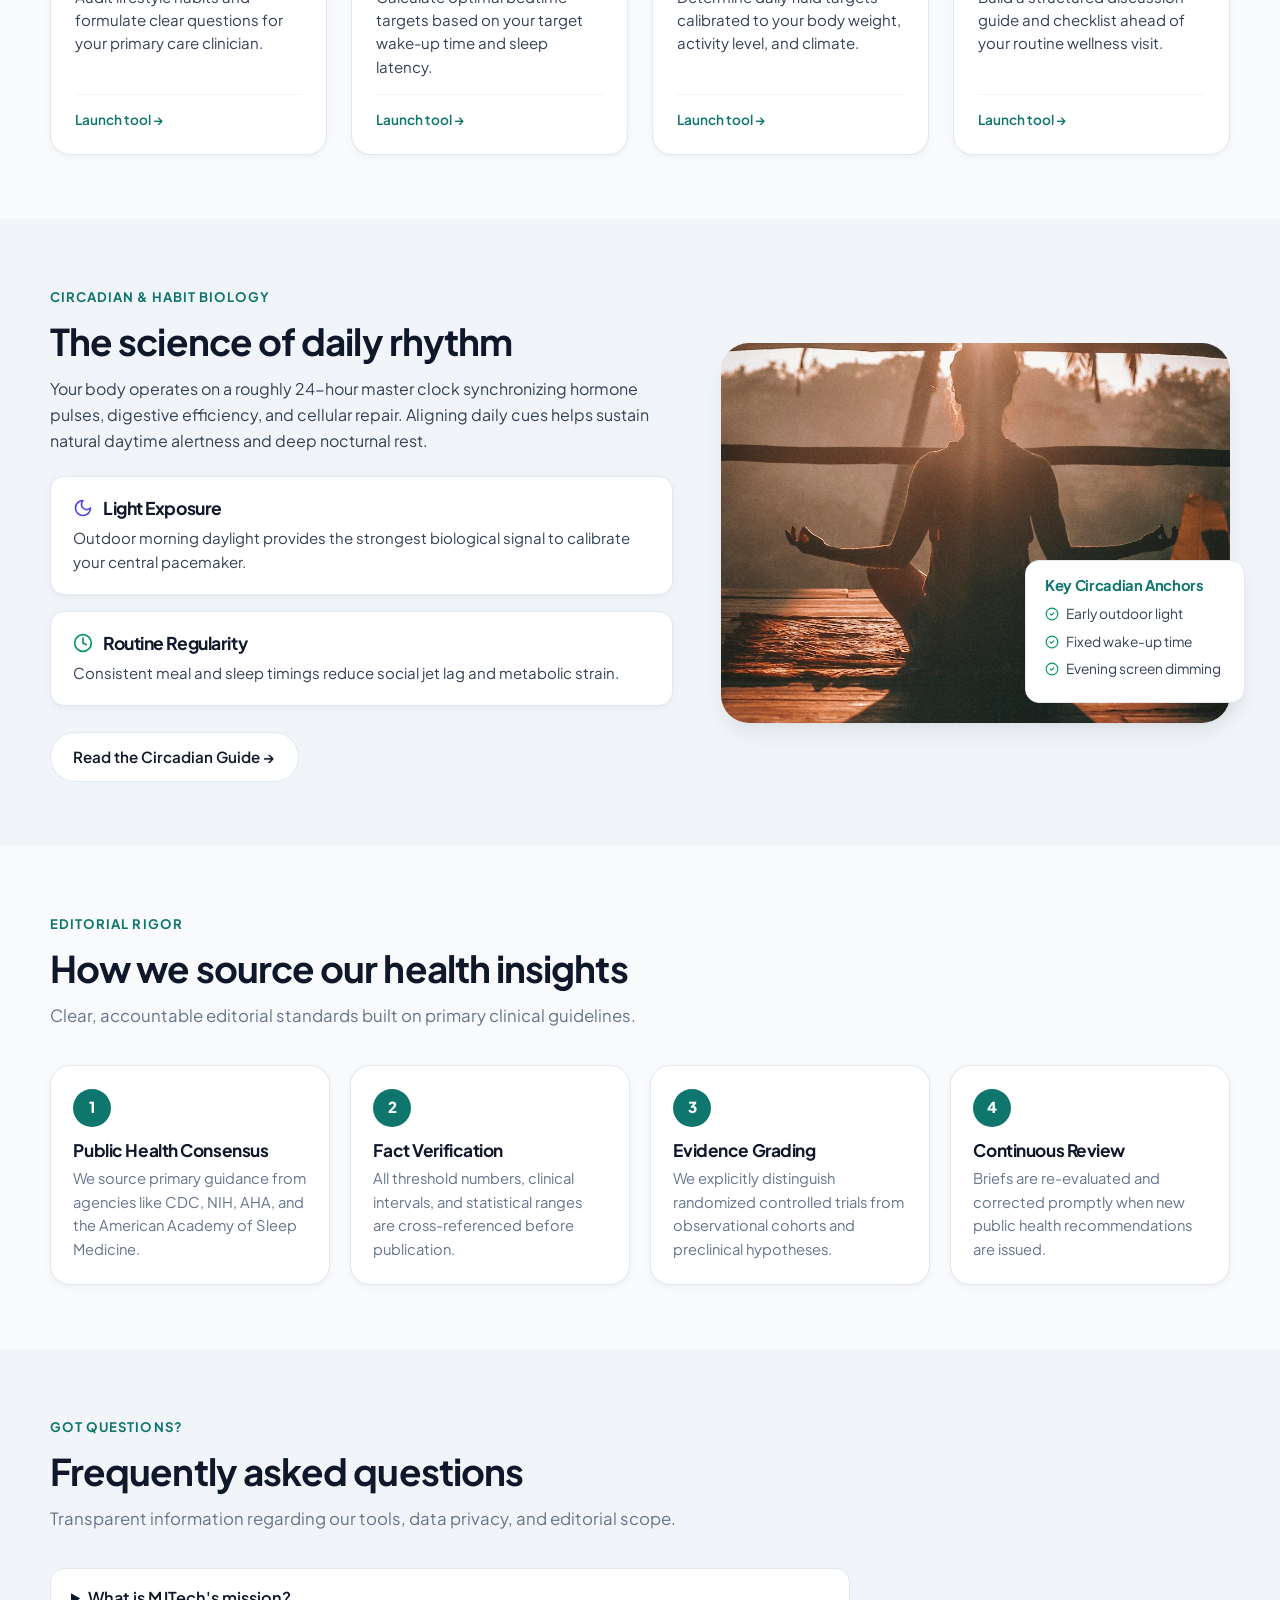
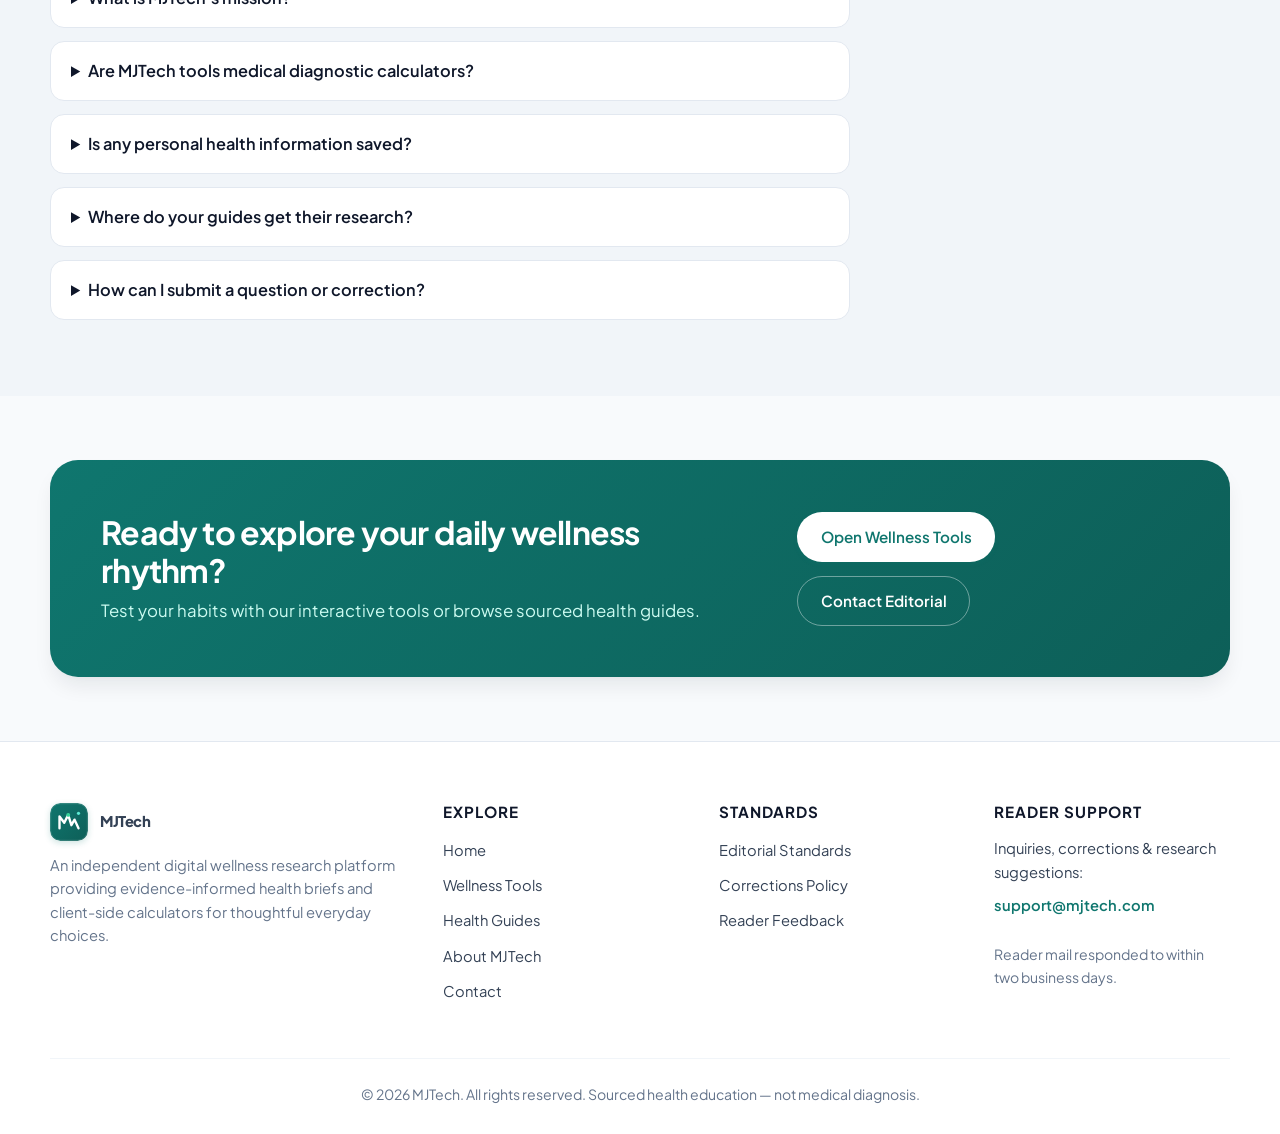
==== commit 3e22d345: "update project" ====
--- a/index.html
+++ b/index.html
@@ -3,20 +3,23 @@
 <head>
   <meta charset="UTF-8">
   <meta name="viewport" content="width=device-width, initial-scale=1">
-  <title>MJTech | Wellness Research, Tools, and Health Guides</title>
-  <meta name="description" content="Practical wellness tools and sourced health briefs on sleep, metabolism, daily habits, and healthy longevity.">
+  <title>MJTech | Evidence-Based Wellness, Health Tools & Longevity Research</title>
+  <meta name="description" content="Science-backed wellness calculators, metabolic insights, and evidence-informed health briefs on sleep, movement, and healthy longevity.">
   <link rel="icon" href="assets/images/logo.svg">
   <link rel="preconnect" href="https://fonts.googleapis.com">
   <link rel="preconnect" href="https://fonts.gstatic.com" crossorigin>
-  <link href="https://fonts.googleapis.com/css2?family=DM+Sans:wght@400;500;600;700&family=Lora:wght@500;600;700&display=swap" rel="stylesheet">
+  <link href="https://fonts.googleapis.com/css2?family=Plus+Jakarta+Sans:wght@400;500;600;700;800&family=Lora:ital,wght@0,500;0,600;1,400&display=swap" rel="stylesheet">
   <link rel="stylesheet" href="assets/css/styles.css">
 </head>
 <body>
   <a class="skip-link" href="#main">Skip to main content</a>
   <header class="site-header">
     <div class="wrap header-inner">
-      <a class="brand" href="index.html"><img src="assets/images/logo.svg" alt="MJTech Logo"> MJTech</a>
-      <nav class="nav-primary" aria-label="Primary">
+      <a class="brand" href="index.html">
+        <img src="assets/images/logo.svg" alt="MJTech Logo" width="38" height="38">
+        <span>MJTech</span>
+      </a>
+      <nav class="nav-primary" aria-label="Primary Navigation">
         <a href="index.html" aria-current="page">Home</a>
         <a href="pages/tools.html">Wellness Tools</a>
         <a href="pages/guides.html">Health Guides</a>
@@ -25,11 +28,13 @@
       </nav>
       <div class="header-cta">
         <a class="btn btn-primary btn-sm" href="pages/tools.html">Explore Tools</a>
-        <button class="menu-toggle" type="button" data-menu-toggle aria-expanded="false" aria-label="Open menu"><span></span><span></span><span></span></button>
+        <button class="menu-toggle" type="button" data-menu-toggle aria-expanded="false" aria-label="Toggle navigation menu">
+          <span></span><span></span><span></span>
+        </button>
       </div>
     </div>
-    <nav class="mobile-nav wrap" data-mobile-nav aria-label="Mobile">
-      <a href="index.html">Home</a>
+    <nav class="mobile-nav wrap" data-mobile-nav aria-label="Mobile Navigation">
+      <a href="index.html" aria-current="page">Home</a>
       <a href="pages/tools.html">Wellness Tools</a>
       <a href="pages/guides.html">Health Guides</a>
       <a href="pages/about.html">About</a>
@@ -38,115 +43,211 @@
   </header>
 
   <main id="main">
+    <!-- Hero Section -->
     <section class="hero">
       <div class="wrap hero-grid">
         <div>
-          <p class="eyebrow">Wellness research · U.S. health information</p>
+          <div class="eyebrow">
+            <svg class="icon" style="width:16px;height:16px;" viewBox="0 0 24 24"><path d="M12 22s8-4 8-10V5l-8-3-8 3v7c0 6 8 10 8 10z"></path></svg>
+            Evidence-Based Wellness &amp; Health Tools
+          </div>
           <h1>Better health questions. Clearer everyday choices.</h1>
-          <p class="lede">Explore practical wellness tools and carefully sourced briefs on sleep, metabolism, daily habits, and healthy longevity — without exaggerated promises or one-size-fits-all answers.</p>
+          <p class="lede">Science-backed calculators and sourced research briefs on circadian rhythms, metabolic health, and longevity — built for thoughtful everyday decisions.</p>
           <div class="hero-actions">
             <a class="btn btn-primary" href="pages/tools.html">Explore Wellness Tools</a>
             <a class="btn btn-ghost" href="pages/guides.html">Browse Health Guides</a>
           </div>
-          <p class="fine-print">Evidence-informed information for everyday decisions — not a diagnosis.</p>
+          <div class="fine-print">
+            <span class="trust-badge">
+              <svg class="icon" style="width:14px;height:14px;" viewBox="0 0 24 24"><path d="m9 12 2 2 4-4"></path><circle cx="12" cy="12" r="10"></circle></svg>
+              Sourced from CDC &amp; NIH · 100% Client-Side Privacy
+            </span>
+          </div>
         </div>
         <div class="hero-visual" aria-hidden="true">
           <div class="chart-card">
-            <div class="chart-label">Daily rhythm</div>
+            <div class="chart-header">
+              <span class="chart-label">Daily Rhythm Tracker</span>
+              <span class="chart-badge">Active</span>
+            </div>
             <div class="arc"></div>
-            <div class="bars"><span></span><span></span><span></span><span></span><span></span><span></span></div>
+            <div class="bars">
+              <span></span><span></span><span></span><span></span><span></span><span></span>
+            </div>
             <span class="dot d1"></span>
             <span class="dot d2"></span>
           </div>
-          <span class="pill pill-sleep">Sleep timing</span>
-          <span class="pill pill-move">Daily movement</span>
-          <span class="pill pill-water">Hydration</span>
-          <img class="hero-photo" src="https://images.unsplash.com/photo-1544367567-0f2fcb009e0b?auto=format&fit=crop&w=600&q=80" alt="Person sitting quietly in a sunlit room">
-        </div>
-      </div>
-    </section>
-
+          <span class="pill pill-sleep">
+            <svg class="icon" style="width:14px;height:14px;color:var(--indigo)" viewBox="0 0 24 24"><path d="M21 12.79A9 9 0 1 1 11.21 3 7 7 0 0 0 21 12.79z"></path></svg>
+            Sleep Timing
+          </span>
+          <span class="pill pill-move">
+            <svg class="icon" style="width:14px;height:14px;color:var(--emerald)" viewBox="0 0 24 24"><polyline points="22 12 18 12 15 21 9 3 6 12 2 12"></polyline></svg>
+            Daily Movement
+          </span>
+          <span class="pill pill-water">
+            <svg class="icon" style="width:14px;height:14px;color:var(--sky)" viewBox="0 0 24 24"><path d="M12 2.69l5.66 5.66a8 8 0 1 1-11.31 0z"></path></svg>
+            Hydration
+          </span>
+          <img class="hero-photo" src="assets/images/hero-wellness.jpg" alt="Person practicing morning mindfulness and wellness" loading="lazy">
+        </div>
+      </div>
+    </section>
+
+    <!-- Editorial Purpose / Core Pillars -->
     <section class="section section-muted">
       <div class="wrap feature-row">
         <div>
-          <h2>The Wellness Briefing</h2>
-          <p>MJTech is a wellness research publication for people who want to understand a health question before they act on it. We explain what common measurements mean, how to read a study, and which everyday habits have the strongest public-health support.</p>
-          <p>Our tools are built to prompt better questions, not to hand out verdicts. Each one shows its assumptions, and each guide lists sources you can take to a professional who knows you.</p>
+          <span class="eyebrow">Our Methodology</span>
+          <h2>Evidence over trends</h2>
+          <p>MJTech translates complex clinical guidance into clear, actionable daily habits and browser-based reflection tools. Every calculation is transparent, and every recommendation is tied to public health benchmarks.</p>
+          <div class="hero-actions" style="margin-top:1.2rem">
+            <a class="btn btn-ghost btn-sm" href="pages/about.html">Read Editorial Standards</a>
+          </div>
         </div>
         <div class="pillars">
-          <article class="pillar"><h3>Sourced</h3><p>Guides point to U.S. health agencies and recognized organizations.</p></article>
-          <article class="pillar"><h3>Plain language</h3><p>Terms are explained without jargon or fear-based framing.</p></article>
-          <article class="pillar"><h3>Honest limits</h3><p>Uncertainty and individual variation are stated, not hidden.</p></article>
-        </div>
-      </div>
-    </section>
-
+          <article class="pillar">
+            <h3>
+              <svg class="icon" style="color:var(--primary)" viewBox="0 0 24 24"><path d="M4 19.5A2.5 2.5 0 0 1 6.5 17H20"></path><path d="M6.5 2H20v20H6.5A2.5 2.5 0 0 1 4 19.5v-15A2.5 2.5 0 0 1 6.5 2z"></path></svg>
+              Recognized Sources
+            </h3>
+            <p>Direct references to public health agencies including the CDC, NIH, and AHA.</p>
+          </article>
+          <article class="pillar">
+            <h3>
+              <svg class="icon" style="color:var(--primary)" viewBox="0 0 24 24"><circle cx="12" cy="12" r="10"></circle><line x1="12" y1="8" x2="12" y2="12"></line><line x1="12" y1="16" x2="12.01" y2="16"></line></svg>
+              Honest Boundaries
+            </h3>
+            <p>Clear distinction between established clinical consensus and observational associations.</p>
+          </article>
+          <article class="pillar">
+            <h3>
+              <svg class="icon" style="color:var(--primary)" viewBox="0 0 24 24"><rect x="3" y="11" width="18" height="11" rx="2" ry="2"></rect><path d="M7 11V7a5 5 0 0 1 10 0v4"></path></svg>
+              Zero-Tracking Privacy
+            </h3>
+            <p>Calculations happen directly inside your browser. No personal health inputs are stored.</p>
+          </article>
+        </div>
+      </div>
+    </section>
+
+    <!-- Featured Health Briefs -->
     <section class="section">
       <div class="wrap">
         <div class="section-head">
+          <span class="eyebrow">Curated Research</span>
           <h2>Featured health briefs</h2>
-          <p>Original briefs on sleep timing, metabolic markers, movement, daily habits, and what longevity research can actually support.</p>
+          <p>Practical summaries on sleep architecture, metabolic health, and longevity science.</p>
         </div>
         <div class="cards">
-          <a class="card" href="pages/guide.html?id=sleep-consistency"><div class="icon-badge">☾</div><h3>Sleep consistency and weekend changes</h3><p>Why regular sleep and wake times may matter alongside sleep length.</p><p class="meta">2 min read</p></a>
-          <a class="card" href="pages/guide.html?id=metabolic-markers"><div class="icon-badge sage">◇</div><h3>Understanding common metabolic markers</h3><p>Blood sugar, A1C, cholesterol, and why a single number rarely tells the whole story.</p><p class="meta">2 min read</p></a>
-          <a class="card" href="pages/guide.html?id=activity-metabolic"><div class="icon-badge blush">△</div><h3>Physical activity and metabolic health</h3><p>What national activity guidelines recommend and how to start without overdoing it.</p><p class="meta">2 min read</p></a>
-          <a class="card" href="pages/guide.html?id=daily-habits"><div class="icon-badge">○</div><h3>Building sustainable daily habits</h3><p>Why small changes last longer and how to plan around real life.</p><p class="meta">2 min read</p></a>
-          <a class="card" href="pages/guide.html?id=longevity-studies"><div class="icon-badge sage">✦</div><h3>What longevity studies can and cannot tell us</h3><p>Cohorts, animal research, biomarkers, and why bold anti-aging claims deserve caution.</p><p class="meta">2 min read</p></a>
-          <a class="card library-card" href="pages/guides.html"><h3>Browse all 12 guides</h3><p>Search by keyword or filter by sleep, metabolic health, and longevity topics.</p><p class="meta">Open the library</p></a>
-        </div>
-      </div>
-    </section>
-
+          <a class="card" href="pages/guide.html?id=sleep-consistency">
+            <div class="icon-badge indigo">
+              <svg class="icon" viewBox="0 0 24 24"><path d="M21 12.79A9 9 0 1 1 11.21 3 7 7 0 0 0 21 12.79z"></path></svg>
+            </div>
+            <h3>Sleep consistency and weekend changes</h3>
+            <p>Why maintaining regular sleep and wake times matters alongside total sleep length.</p>
+            <span class="meta">Sleep Science · 2 min read</span>
+          </a>
+
+          <a class="card" href="pages/guide.html?id=metabolic-markers">
+            <div class="icon-badge rose">
+              <svg class="icon" viewBox="0 0 24 24"><polyline points="22 12 18 12 15 21 9 3 6 12 2 12"></polyline></svg>
+            </div>
+            <h3>Understanding metabolic markers</h3>
+            <p>Blood sugar, A1C, lipids, and why a single number only makes sense in full clinical context.</p>
+            <span class="meta">Metabolic Health · 2 min read</span>
+          </a>
+
+          <a class="card" href="pages/guide.html?id=activity-metabolic">
+            <div class="icon-badge emerald">
+              <svg class="icon" viewBox="0 0 24 24"><path d="m9 20 3-6 3 6"></path><path d="m6 8 6 2 6-2"></path><circle cx="12" cy="5" r="2"></circle><path d="M12 10v4"></path></svg>
+            </div>
+            <h3>Physical activity and metabolic health</h3>
+            <p>What national activity guidelines recommend and sustainable ways to get started.</p>
+            <span class="meta">Movement · 2 min read</span>
+          </a>
+
+          <a class="card" href="pages/guide.html?id=daily-habits">
+            <div class="icon-badge amber">
+              <svg class="icon" viewBox="0 0 24 24"><circle cx="12" cy="12" r="10"></circle><polyline points="12 6 12 12 16 14"></polyline></svg>
+            </div>
+            <h3>Building sustainable daily habits</h3>
+            <p>Why small, repeated micro-habits outlast ambitious overhauls in real life.</p>
+            <span class="meta">Habit Design · 2 min read</span>
+          </a>
+
+          <a class="card" href="pages/guide.html?id=longevity-studies">
+            <div class="icon-badge teal">
+              <svg class="icon" viewBox="0 0 24 24"><path d="m12 3-1.9 5.8a2 2 0 0 1-1.3 1.3L3 12l5.8 1.9a2 2 0 0 1 1.3 1.3L12 21l1.9-5.8a2 2 0 0 1 1.3-1.3L21 12l-5.8-1.9a2 2 0 0 1-1.3-1.3z"></path></svg>
+            </div>
+            <h3>What longevity studies can and cannot tell us</h3>
+            <p>How to interpret observational cohorts, biomarkers, and bold anti-aging marketing claims.</p>
+            <span class="meta">Longevity · 2 min read</span>
+          </a>
+
+          <a class="card library-card" href="pages/guides.html">
+            <div class="icon-badge sky">
+              <svg class="icon" viewBox="0 0 24 24"><path d="M2 3h6a4 4 0 0 1 4 4v14a3 3 0 0 0-3-3H2z"></path><path d="M22 3h-6a4 4 0 0 0-4 4v14a3 3 0 0 1 3-3h7z"></path></svg>
+            </div>
+            <h3>Explore all 12 research guides</h3>
+            <p>Browse our complete categorized library covering circadian biology, biomarkers, and nutrition.</p>
+            <span class="meta">Open Library →</span>
+          </a>
+        </div>
+      </div>
+    </section>
+
+    <!-- Quick Vitality Reflection Tool -->
     <section class="section section-muted">
       <div class="wrap">
         <div class="section-head">
+          <span class="eyebrow">Interactive Assessment</span>
           <h2>Quick vitality reflection</h2>
-          <p>Five questions about sleep, movement, and daylight. You get a short list of steady points and habits to review. It is not a score or a diagnosis.</p>
+          <p>Answer 5 quick questions about sleep, movement, and daylight cues. You receive a personalized review of steady points and areas to optimize.</p>
         </div>
         <form class="quiz-panel" id="vitality-form">
           <div class="form-grid">
             <div class="field">
-              <label for="sleep">Typical nightly sleep</label>
+              <label for="sleep">Typical nightly sleep duration</label>
               <select id="sleep" name="sleep" required>
-                <option value="">Select…</option>
+                <option value="">Select option…</option>
                 <option value="short">Less than 7 hours</option>
-                <option value="ok">7 to 9 hours</option>
+                <option value="ok">7 to 9 hours (Recommended)</option>
                 <option value="long">More than 9 hours</option>
-                <option value="varies">It varies a lot</option>
+                <option value="varies">Irregular / Varies heavily</option>
               </select>
             </div>
             <div class="field">
-              <label for="consistency">Sleep and wake times stay similar across the week</label>
+              <label for="consistency">Sleep &amp; wake times consistency</label>
               <select id="consistency" name="consistency" required>
-                <option value="">Select…</option>
-                <option value="yes">Mostly yes</option>
-                <option value="some">Sometimes</option>
-                <option value="rare">Rarely</option>
+                <option value="">Select option…</option>
+                <option value="yes">Mostly consistent (+/- 30 min)</option>
+                <option value="some">Somewhat consistent</option>
+                <option value="rare">Shifts often (weekend lag)</option>
               </select>
             </div>
             <div class="field">
-              <label for="movement">Days per week with at least 30 minutes of movement</label>
+              <label for="movement">Days per week with 30+ min of movement</label>
               <select id="movement" name="movement" required>
-                <option value="">Select…</option>
+                <option value="">Select option…</option>
                 <option value="low">0 to 1 days</option>
                 <option value="mid">2 to 3 days</option>
                 <option value="high">4 or more days</option>
               </select>
             </div>
             <div class="field">
-              <label for="daylight">Time outdoors in daylight on a typical day</label>
+              <label for="daylight">Outdoor daylight exposure</label>
               <select id="daylight" name="daylight" required>
-                <option value="">Select…</option>
-                <option value="low">Under 30 minutes</option>
-                <option value="good">30 minutes or more</option>
+                <option value="">Select option…</option>
+                <option value="low">Under 30 minutes daily</option>
+                <option value="good">30 minutes or more daily</option>
               </select>
             </div>
             <div class="field full">
-              <label for="screens">Bright screens in the hour before bed</label>
+              <label for="screens">Bright screen usage in the hour before bed</label>
               <select id="screens" name="screens" required>
-                <option value="">Select…</option>
-                <option value="rarely">Rarely</option>
+                <option value="">Select option…</option>
+                <option value="rarely">Rarely / Dimmed filters used</option>
                 <option value="often">Most nights</option>
               </select>
             </div>
@@ -156,128 +257,197 @@
             <button class="btn btn-ghost" type="button" id="vitality-reset">Reset</button>
           </div>
           <div class="result" id="vitality-result"></div>
-          <p class="fine-print">Nothing you enter is stored or sent anywhere.</p>
+          <p class="fine-print" style="margin-top:1rem">
+            <svg class="icon" style="width:14px;height:14px;" viewBox="0 0 24 24"><path d="M12 22s8-4 8-10V5l-8-3-8 3v7c0 6 8 10 8 10z"></path></svg>
+            Client-side calculation only. No data is stored or transmitted.
+          </p>
         </form>
       </div>
     </section>
 
+    <!-- Wellness Tools Grid -->
     <section class="section">
       <div class="wrap">
         <div class="section-head">
+          <span class="eyebrow">Calculators &amp; Planners</span>
           <h2>Explore wellness tools</h2>
-          <p>Four practical, non-diagnostic tools. No account, and nothing you enter is saved.</p>
+          <p>Four practical browser utilities for daily planning and clinician visit preparation.</p>
         </div>
         <div class="grid-4">
-          <a class="card" href="pages/tools.html#metabolic"><div class="icon-badge">◇</div><h3>Metabolic health reflection</h3><p>Habits to review and questions for your clinician.</p></a>
-          <a class="card" href="pages/tools.html#sleep"><div class="icon-badge sage">☾</div><h3>Sleep window estimator</h3><p>Plan a bedtime from your wake-up time.</p></a>
-          <a class="card" href="pages/tools.html#hydration"><div class="icon-badge blush">💧</div><h3>Hydration planner</h3><p>A flexible daily drinking range with clear assumptions.</p></a>
-          <a class="card" href="pages/tools.html#planner"><div class="icon-badge">✓</div><h3>Preventive habit planner</h3><p>Build a checklist for your next wellness visit.</p></a>
-        </div>
-      </div>
-    </section>
-
+          <a class="card" href="pages/tools.html#metabolic">
+            <div class="icon-badge rose">
+              <svg class="icon" viewBox="0 0 24 24"><polyline points="22 12 18 12 15 21 9 3 6 12 2 12"></polyline></svg>
+            </div>
+            <h3>Metabolic reflection</h3>
+            <p>Audit lifestyle habits and formulate clear questions for your primary care clinician.</p>
+            <span class="meta">Launch tool →</span>
+          </a>
+
+          <a class="card" href="pages/tools.html#sleep">
+            <div class="icon-badge indigo">
+              <svg class="icon" viewBox="0 0 24 24"><path d="M21 12.79A9 9 0 1 1 11.21 3 7 7 0 0 0 21 12.79z"></path></svg>
+            </div>
+            <h3>Circadian bedtime</h3>
+            <p>Calculate optimal bedtime targets based on your target wake-up time and sleep latency.</p>
+            <span class="meta">Launch tool →</span>
+          </a>
+
+          <a class="card" href="pages/tools.html#hydration">
+            <div class="icon-badge sky">
+              <svg class="icon" viewBox="0 0 24 24"><path d="M12 2.69l5.66 5.66a8 8 0 1 1-11.31 0z"></path></svg>
+            </div>
+            <h3>Hydration planner</h3>
+            <p>Determine daily fluid targets calibrated to your body weight, activity level, and climate.</p>
+            <span class="meta">Launch tool →</span>
+          </a>
+
+          <a class="card" href="pages/tools.html#planner">
+            <div class="icon-badge emerald">
+              <svg class="icon" viewBox="0 0 24 24"><path d="m9 11 3 3L22 4"></path><path d="M21 12v7a2 2 0 0 1-2 2H5a2 2 0 0 1-2-2V5a2 2 0 0 1 2-2h11"></path></svg>
+            </div>
+            <h3>Habit checklist</h3>
+            <p>Build a structured discussion guide and checklist ahead of your routine wellness visit.</p>
+            <span class="meta">Launch tool →</span>
+          </a>
+        </div>
+      </div>
+    </section>
+
+    <!-- Research Spotlight Showcase -->
     <section class="section section-muted">
       <div class="wrap split">
         <div>
-          <h2>Circadian rhythm and everyday life</h2>
-          <p>Your body runs on an internal clock of roughly 24 hours. Light, routine, and sleep timing help keep it in step with your day. When the clock and the schedule disagree, sleepiness and trouble concentrating can follow.</p>
-          <div class="grid-3" style="margin-top:1.2rem">
-            <article class="pillar"><h3>Sleep timing</h3><p>Regular sleep and wake times give the clock a steadier pattern to follow.</p></article>
-            <article class="pillar"><h3>Light exposure</h3><p>Daylight earlier in the day and dimmer evenings are the strongest cues for most people.</p></article>
-            <article class="pillar"><h3>Daily routine</h3><p>Meals, movement, and social time can act as secondary timing cues.</p></article>
-          </div>
-          <p style="margin-top:1.2rem"><a class="btn btn-ghost" href="pages/guide.html?id=circadian-rhythms">Read the circadian guide</a></p>
+          <span class="eyebrow">Circadian &amp; Habit Biology</span>
+          <h2>The science of daily rhythm</h2>
+          <p>Your body operates on a roughly 24-hour master clock synchronizing hormone pulses, digestive efficiency, and cellular repair. Aligning daily cues helps sustain natural daytime alertness and deep nocturnal rest.</p>
+          <div class="pillars" style="margin-top:1.4rem">
+            <div class="pillar">
+              <h3>
+                <svg class="icon" style="color:var(--indigo)" viewBox="0 0 24 24"><path d="M12 3a6 6 0 0 0 9 9 9 9 0 1 1-9-9Z"></path></svg>
+                Light Exposure
+              </h3>
+              <p>Outdoor morning daylight provides the strongest biological signal to calibrate your central pacemaker.</p>
+            </div>
+            <div class="pillar">
+              <h3>
+                <svg class="icon" style="color:var(--emerald)" viewBox="0 0 24 24"><circle cx="12" cy="12" r="10"></circle><polyline points="12 6 12 12 16 14"></polyline></svg>
+                Routine Regularity
+              </h3>
+              <p>Consistent meal and sleep timings reduce social jet lag and metabolic strain.</p>
+            </div>
+          </div>
+          <div style="margin-top:1.6rem">
+            <a class="btn btn-ghost" href="pages/guide.html?id=circadian-rhythms">Read the Circadian Guide →</a>
+          </div>
         </div>
         <div class="photo-frame">
-          <img src="https://images.unsplash.com/photo-1506126613408-eca07ce68773?auto=format&fit=crop&w=900&q=80" alt="Person stretching near a window in morning light">
-        </div>
-      </div>
-    </section>
-
+          <img src="assets/images/circadian-routine.jpg" alt="Individual stretching in natural morning light" loading="lazy">
+          <aside class="float-card">
+            <h4>Key Circadian Anchors</h4>
+            <ul>
+              <li>
+                <svg class="icon" style="width:14px;height:14px;color:var(--emerald)" viewBox="0 0 24 24"><path d="m9 12 2 2 4-4"></path><circle cx="12" cy="12" r="10"></circle></svg>
+                Early outdoor light
+              </li>
+              <li>
+                <svg class="icon" style="width:14px;height:14px;color:var(--emerald)" viewBox="0 0 24 24"><path d="m9 12 2 2 4-4"></path><circle cx="12" cy="12" r="10"></circle></svg>
+                Fixed wake-up time
+              </li>
+              <li>
+                <svg class="icon" style="width:14px;height:14px;color:var(--emerald)" viewBox="0 0 24 24"><path d="m9 12 2 2 4-4"></path><circle cx="12" cy="12" r="10"></circle></svg>
+                Evening screen dimming
+              </li>
+            </ul>
+          </aside>
+        </div>
+      </div>
+    </section>
+
+    <!-- Editorial Sourcing Process -->
     <section class="section">
-      <div class="wrap split">
-        <div>
-          <h2>Metabolic health without the hype</h2>
-          <p>Blood sugar, cholesterol, triglycerides, blood pressure, and waist size help clinicians understand how the body handles energy. Reference ranges exist for good reasons, but they are guides, not verdicts.</p>
-          <p>People vary, results fluctuate, and a single number only means something in context: age, family history, medications, and other measurements.</p>
-        </div>
-        <div class="grid-3" style="grid-template-columns:1fr">
-          <article class="pillar">
-            <h3>What a marker can show</h3>
-            <ul>
-              <li>Where a measurement sits against common reference ranges.</li>
-              <li>How a value changes over time.</li>
-              <li>Whether more testing may be worth discussing.</li>
-            </ul>
-          </article>
-          <article class="pillar">
-            <h3>What it cannot show</h3>
-            <ul>
-              <li>A diagnosis on its own.</li>
-              <li>Your personal risk without clinical context.</li>
-              <li>Whether a supplement is right for you.</li>
-            </ul>
-          </article>
-        </div>
-      </div>
-    </section>
-
+      <div class="wrap">
+        <div class="section-head">
+          <span class="eyebrow">Editorial Rigor</span>
+          <h2>How we source our health insights</h2>
+          <p>Clear, accountable editorial standards built on primary clinical guidelines.</p>
+        </div>
+        <div class="steps">
+          <div class="step">
+            <div class="num">1</div>
+            <div>
+              <h3>Public Health Consensus</h3>
+              <p>We source primary guidance from agencies like CDC, NIH, AHA, and the American Academy of Sleep Medicine.</p>
+            </div>
+          </div>
+          <div class="step">
+            <div class="num">2</div>
+            <div>
+              <h3>Fact Verification</h3>
+              <p>All threshold numbers, clinical intervals, and statistical ranges are cross-referenced before publication.</p>
+            </div>
+          </div>
+          <div class="step">
+            <div class="num">3</div>
+            <div>
+              <h3>Evidence Grading</h3>
+              <p>We explicitly distinguish randomized controlled trials from observational cohorts and preclinical hypotheses.</p>
+            </div>
+          </div>
+          <div class="step">
+            <div class="num">4</div>
+            <div>
+              <h3>Continuous Review</h3>
+              <p>Briefs are re-evaluated and corrected promptly when new public health recommendations are issued.</p>
+            </div>
+          </div>
+        </div>
+      </div>
+    </section>
+
+    <!-- Common Questions (FAQ) -->
     <section class="section section-muted">
       <div class="wrap">
         <div class="section-head">
-          <h2>Healthy longevity: what research can tell us</h2>
-          <p>Longevity headlines often blend very different kinds of evidence. Knowing which kind you are reading helps you decide how much weight to give it.</p>
-        </div>
-        <div class="grid-3">
-          <article class="card"><h3>Observational associations</h3><p>Groups are compared over time. Useful for spotting patterns, but other differences between groups can explain results.</p></article>
-          <article class="card"><h3>Intervention evidence</h3><p>Trials assign an intervention and compare outcomes. Stronger for cause, though often shorter than a human lifespan.</p></article>
-          <article class="card"><h3>Unsupported promises</h3><p>Claims to reverse aging or guarantee extra years usually rest on animal studies or testimonials.</p></article>
-        </div>
-      </div>
-    </section>
-
-    <section class="section">
-      <div class="wrap">
-        <div class="section-head">
-          <h2>How we source health information</h2>
-          <p>We do not claim a medical review board or clinical credentials. The process is simple, and you can check every step against the sources we list.</p>
-        </div>
-        <div class="steps">
-          <div class="step"><div class="num">1</div><div><h3>Start with public sources</h3><p>Government health agencies, established clinical guidance, and recognized professional organizations come first.</p></div></div>
-          <div class="step"><div class="num">2</div><div><h3>Check each claim</h3><p>Numbers, thresholds, and statements are compared with the source before they are written down.</p></div></div>
-          <div class="step"><div class="num">3</div><div><h3>Label certainty</h3><p>Established guidance, associations, and open questions are described differently.</p></div></div>
-          <div class="step"><div class="num">4</div><div><h3>Revise when things change</h3><p>Corrections and updated guidance prompt a review of the affected guide.</p></div></div>
-        </div>
-      </div>
-    </section>
-
-    <section class="section section-muted">
-      <div class="wrap">
-        <div class="section-head">
-          <h2>Common questions</h2>
-          <p>Short answers about the site, its tools, its sources, and what it cannot do.</p>
-        </div>
-        <div class="faq">
-          <details><summary>Who is MJTech for?</summary><p>Readers in the United States who want general, sourced information on sleep, metabolic health, hydration, and longevity — not personalized medical care.</p></details>
-          <details><summary>Are the tools validated medical calculators?</summary><p>No. They are planning and reflection aids. They are not risk scores, diagnoses, or substitutes for clinical instruments.</p></details>
-          <details><summary>Where does the information come from?</summary><p>Public agency pages, established professional guidance, and, when used, peer-reviewed papers with the study type labeled.</p></details>
-          <details><summary>Do you store the health information I enter?</summary><p>No. Answers stay in your browser for that session and are not sent to a server.</p></details>
-          <details><summary>Do you have doctors or a medical review board?</summary><p>No. We do not claim clinicians on staff, certifications, or institutional endorsements.</p></details>
-          <details><summary>Can I use the site if I have a medical condition?</summary><p>You can read general information, but follow your care team. Do not change medicines, fluids, or exercise based only on a webpage.</p></details>
-        </div>
-      </div>
-    </section>
-
+          <span class="eyebrow">Got Questions?</span>
+          <h2>Frequently asked questions</h2>
+          <p>Transparent information regarding our tools, data privacy, and editorial scope.</p>
+        </div>
+        <div class="faq" style="max-width:800px">
+          <details>
+            <summary>What is MJTech's mission?</summary>
+            <p>MJTech provides evidence-based health research briefs and privacy-first wellness tools to help individuals understand sleep, metabolic health, and longevity science without commercial hype or alarmist framing.</p>
+          </details>
+          <details>
+            <summary>Are MJTech tools medical diagnostic calculators?</summary>
+            <p>No. Our tools are educational planning aids and reflections designed to prompt thoughtful discussions with your healthcare provider. They do not diagnose conditions or formulate medical prescriptions.</p>
+          </details>
+          <details>
+            <summary>Is any personal health information saved?</summary>
+            <p>Never. All calculations run strictly client-side inside your browser session. We do not store, track, or transmit any numbers or inputs you enter.</p>
+          </details>
+          <details>
+            <summary>Where do your guides get their research?</summary>
+            <p>We pull directly from published public health agency guidelines (CDC, NIH, AHA, NHLBI) and peer-reviewed journals. Every guide lists its source citations clearly.</p>
+          </details>
+          <details>
+            <summary>How can I submit a question or correction?</summary>
+            <p>We welcome reader feedback and scholarly citations. You can reach our editorial team directly through our <a href="pages/contact.html" style="color:var(--primary);text-decoration:underline;">contact page</a> or at <a href="mailto:support@mjtech.com" style="color:var(--primary);text-decoration:underline;">support@mjtech.com</a>.</p>
+          </details>
+        </div>
+      </div>
+    </section>
+
+    <!-- Call to Action Band -->
     <section class="section">
       <div class="wrap">
         <div class="cta-band">
           <div>
-            <h2>Where would you like to start?</h2>
-            <p>Try a tool, read a guide, or tell us what we should cover or correct.</p>
-          </div>
-          <div class="hero-actions">
-            <a class="btn btn-primary" href="pages/tools.html">Wellness Tools</a>
-            <a class="btn btn-ghost" href="pages/contact.html">Contact</a>
+            <h2>Ready to explore your daily wellness rhythm?</h2>
+            <p>Test your habits with our interactive tools or browse sourced health guides.</p>
+          </div>
+          <div class="hero-actions" style="margin:0">
+            <a class="btn btn-primary" href="pages/tools.html">Open Wellness Tools</a>
+            <a class="btn btn-ghost" href="pages/contact.html">Contact Editorial</a>
           </div>
         </div>
       </div>
@@ -286,9 +456,12 @@
 
   <footer class="site-footer">
     <div class="wrap footer-grid">
-      <div>
-        <a class="brand" href="index.html"><img src="assets/images/logo.svg" alt="MJTech Logo"> MJTech</a>
-        <p>An independent wellness research publication offering general health information and simple tools for readers in the United States.</p>
+      <div class="footer-brand">
+        <a class="brand" href="index.html">
+          <img src="assets/images/logo.svg" alt="MJTech Logo" width="36" height="36">
+          <span>MJTech</span>
+        </a>
+        <p>An independent digital wellness research platform providing evidence-informed health briefs and client-side calculators for thoughtful everyday choices.</p>
       </div>
       <div>
         <h2>Explore</h2>
@@ -296,27 +469,30 @@
           <li><a href="index.html">Home</a></li>
           <li><a href="pages/tools.html">Wellness Tools</a></li>
           <li><a href="pages/guides.html">Health Guides</a></li>
-          <li><a href="pages/about.html">About</a></li>
+          <li><a href="pages/about.html">About MJTech</a></li>
           <li><a href="pages/contact.html">Contact</a></li>
         </ul>
       </div>
       <div>
         <h2>Standards</h2>
         <ul>
-          <li><a href="pages/about.html#sourcing">Editorial standards</a></li>
-          <li><a href="pages/about.html#corrections">Corrections and updates</a></li>
-          <li><a href="pages/contact.html">Contact the editors</a></li>
+          <li><a href="pages/about.html#sourcing">Editorial Standards</a></li>
+          <li><a href="pages/about.html#corrections">Corrections Policy</a></li>
+          <li><a href="pages/contact.html">Reader Feedback</a></li>
         </ul>
       </div>
       <div>
-        <h2>Reader support</h2>
-        <p>Questions, corrections, or source suggestions:</p>
-        <p><a href="mailto:support@mjtech.com">support@mjtech.com</a></p>
-        <p>Based in the United States. Reader mail is answered within two business days.</p>
+        <h2>Reader Support</h2>
+        <p style="font-size:0.92rem;margin-bottom:0.5rem">Inquiries, corrections &amp; research suggestions:</p>
+        <p><a href="mailto:support@mjtech.com" style="font-weight:600;color:var(--primary)">support@mjtech.com</a></p>
+        <p class="fine-print" style="margin-top:0.6rem">Reader mail responded to within two business days.</p>
       </div>
     </div>
-    <div class="wrap copyright">© <span data-year></span> MJTech. All rights reserved.</div>
+    <div class="wrap copyright">
+      © <span data-year></span> MJTech. All rights reserved. Sourced health education — not medical diagnosis.
+    </div>
   </footer>
+
   <script src="assets/js/main.js"></script>
   <script src="assets/js/home.js"></script>
 </body>
--- a/assets/css/styles.css
+++ b/assets/css/styles.css
@@ -1,24 +1,62 @@
+/* ==========================================================================
+   MJTech Design System & Stylesheet
+   Modern, Evidence-Based Wellness & Health Research Platform
+   ========================================================================== */
+
+@import url('https://fonts.googleapis.com/css2?family=Plus+Jakarta+Sans:wght@400;500;600;700;800&family=Lora:ital,wght@0,500;0,600;1,400&display=swap');
+
 :root {
-  --bg: #ecebe4;
-  --bg-soft: #e4e3db;
-  --paper: #f7f5ef;
-  --card: #fbf9f4;
-  --ink: #323937;
-  --ink-soft: #5c6562;
-  --muted: #7a827e;
-  --line: #d8d4ca;
-  --plum: #6b4a55;
-  --plum-hover: #5a3c47;
-  --plum-soft: #efe4e4;
-  --sage: #dfe6d8;
-  --sage-deep: #c9d4c0;
-  --blush: #ead8d5;
-  --white: #fffcf7;
-  --shadow: 0 18px 40px rgba(50, 57, 55, 0.08);
-  --radius: 22px;
-  --header: 74px;
-  --serif: "Lora", Georgia, serif;
-  --sans: "DM Sans", system-ui, sans-serif;
+  /* Color Palette */
+  --bg: #f8fafc;
+  --bg-subtle: #f1f5f9;
+  --surface: #ffffff;
+  --surface-alt: #fbfcfe;
+  
+  --ink: #0f172a;
+  --ink-soft: #334155;
+  --muted: #64748b;
+  --line: #e2e8f0;
+  --line-light: #f1f5f9;
+
+  /* Primary Brand (Clinical / Wellness Teal) */
+  --primary: #0f766e;
+  --primary-hover: #115e59;
+  --primary-soft: #f0fdfa;
+  --primary-border: #99f6e4;
+
+  /* Domain Accent Colors */
+  --indigo: #4f46e5;
+  --indigo-soft: #eef2ff;
+  --emerald: #059669;
+  --emerald-soft: #ecfdf5;
+  --sky: #0284c7;
+  --sky-soft: #f0f9ff;
+  --rose: #e11d48;
+  --rose-soft: #fff1f2;
+  --amber: #d97706;
+  --amber-soft: #fffbeb;
+
+  /* Shadows */
+  --shadow-sm: 0 1px 3px 0 rgba(15, 23, 42, 0.05);
+  --shadow-md: 0 4px 6px -1px rgba(15, 23, 42, 0.06), 0 2px 4px -2px rgba(15, 23, 42, 0.04);
+  --shadow-lg: 0 12px 20px -3px rgba(15, 23, 42, 0.08), 0 4px 6px -4px rgba(15, 23, 42, 0.03);
+  --shadow-card: 0 2px 8px rgba(15, 23, 42, 0.04), 0 1px 2px rgba(15, 23, 42, 0.02);
+  --shadow-hover: 0 16px 28px -6px rgba(15, 23, 42, 0.1), 0 6px 12px -3px rgba(15, 23, 42, 0.04);
+
+  /* Border Radii */
+  --radius-sm: 8px;
+  --radius-md: 14px;
+  --radius-lg: 20px;
+  --radius-xl: 28px;
+  --radius-full: 9999px;
+
+  /* Layout */
+  --header-height: 72px;
+  --container-max: 1180px;
+
+  /* Typography */
+  --font-sans: 'Plus Jakarta Sans', system-ui, -apple-system, BlinkMacSystemFont, 'Segoe UI', Roboto, sans-serif;
+  --font-serif: 'Lora', Georgia, serif;
 }
 
 *,
@@ -29,94 +67,186 @@
 
 html {
   scroll-behavior: smooth;
+  -webkit-font-smoothing: antialiased;
+  -moz-osx-font-smoothing: grayscale;
 }
 
 body {
   margin: 0;
-  font-family: var(--sans);
-  color: var(--ink);
+  font-family: var(--font-sans);
+  color: var(--ink-soft);
   background: var(--bg);
-  line-height: 1.65;
+  line-height: 1.6;
   min-height: 100vh;
+  display: flex;
+  flex-direction: column;
+}
+
+main {
+  flex: 1 0 auto;
 }
 
 img {
   max-width: 100%;
+  height: auto;
   display: block;
 }
 
 a {
   color: inherit;
-}
-
+  text-decoration: none;
+}
+
+/* Accessibility Skip Link */
 .skip-link {
   position: absolute;
-  left: 1rem;
-  top: -40px;
-  background: var(--plum);
-  color: #fff;
-  padding: 0.5rem 0.8rem;
-  border-radius: 8px;
+  left: 1.5rem;
+  top: -60px;
+  background: var(--primary);
+  color: #ffffff;
+  padding: 0.6rem 1.2rem;
+  font-weight: 600;
+  border-radius: var(--radius-sm);
   z-index: 100;
+  transition: top 0.2s ease;
 }
 
 .skip-link:focus {
   top: 1rem;
 }
 
+/* Container */
 .wrap {
-  width: min(1120px, calc(100% - 2.4rem));
+  width: min(var(--container-max), calc(100% - 2.5rem));
   margin: 0 auto;
 }
 
+/* Typography Hierarchy */
+h1, h2, h3, h4, h5, h6 {
+  color: var(--ink);
+  font-weight: 700;
+  line-height: 1.2;
+  margin: 0 0 0.8rem;
+  letter-spacing: -0.025em;
+}
+
+h1 {
+  font-size: clamp(2.2rem, 4.5vw, 3.6rem);
+  font-weight: 800;
+  line-height: 1.15;
+}
+
+h2 {
+  font-size: clamp(1.6rem, 3vw, 2.3rem);
+}
+
+h3 {
+  font-size: 1.22rem;
+  font-weight: 700;
+  line-height: 1.3;
+}
+
+p {
+  margin: 0 0 1rem;
+}
+
+.lede {
+  font-size: 1.12rem;
+  color: var(--ink-soft);
+  line-height: 1.65;
+  max-width: 42rem;
+  margin-bottom: 1.5rem;
+}
+
+.eyebrow {
+  display: inline-flex;
+  align-items: center;
+  gap: 0.4rem;
+  color: var(--primary);
+  font-size: 0.82rem;
+  letter-spacing: 0.08em;
+  text-transform: uppercase;
+  font-weight: 700;
+  margin-bottom: 0.75rem;
+}
+
+.fine-print {
+  display: inline-flex;
+  align-items: center;
+  gap: 0.5rem;
+  color: var(--muted);
+  font-size: 0.88rem;
+}
+
+.trust-badge {
+  display: inline-flex;
+  align-items: center;
+  gap: 0.5rem;
+  background: var(--primary-soft);
+  color: var(--primary);
+  border: 1px solid var(--primary-border);
+  border-radius: var(--radius-full);
+  padding: 0.35rem 0.85rem;
+  font-size: 0.82rem;
+  font-weight: 600;
+}
+
+/* Header & Navigation */
 .site-header {
   position: sticky;
   top: 0;
-  z-index: 40;
-  background: rgba(236, 235, 228, 0.92);
-  backdrop-filter: blur(12px);
-  border-bottom: 1px solid rgba(216, 212, 202, 0.8);
+  z-index: 50;
+  background: rgba(255, 255, 255, 0.94);
+  backdrop-filter: blur(14px);
+  -webkit-backdrop-filter: blur(14px);
+  border-bottom: 1px solid var(--line);
+  transition: all 0.2s ease;
 }
 
 .header-inner {
-  height: var(--header);
+  height: var(--header-height);
   display: flex;
   align-items: center;
   justify-content: space-between;
-  gap: 1rem;
+  gap: 1.5rem;
 }
 
 .brand {
   display: flex;
   align-items: center;
-  gap: 0.7rem;
-  text-decoration: none;
+  gap: 0.75rem;
+  font-size: 1.25rem;
+  font-weight: 800;
+  letter-spacing: -0.03em;
+  color: var(--ink);
+}
+
+.brand img {
+  width: 38px;
+  height: 38px;
+  border-radius: 10px;
+  box-shadow: 0 2px 6px rgba(15, 118, 110, 0.2);
+}
+
+.nav-primary {
+  display: flex;
+  align-items: center;
+  gap: 1.6rem;
+}
+
+.nav-primary a {
+  font-size: 0.94rem;
   font-weight: 600;
-  letter-spacing: -0.02em;
-}
-
-.brand img {
-  width: 36px;
-  height: 36px;
-}
-
-.nav-primary {
-  display: flex;
-  gap: 1.4rem;
-}
-
-.nav-primary a {
-  text-decoration: none;
   color: var(--ink-soft);
-  font-size: 0.95rem;
-  padding: 0.2rem 0;
+  padding: 0.4rem 0.2rem;
   border-bottom: 2px solid transparent;
+  transition: color 0.15s ease, border-color 0.15s ease;
 }
 
 .nav-primary a:hover,
 .nav-primary a[aria-current="page"] {
-  color: var(--ink);
-  border-bottom-color: var(--ink);
+  color: var(--primary);
+  border-bottom-color: var(--primary);
 }
 
 .header-cta {
@@ -127,402 +257,570 @@
 
 .menu-toggle {
   display: none;
-  width: 42px;
-  height: 42px;
+  width: 44px;
+  height: 44px;
   border: 1px solid var(--line);
-  background: var(--paper);
-  border-radius: 10px;
+  background: var(--surface);
+  border-radius: var(--radius-sm);
   cursor: pointer;
+  padding: 0;
+  align-items: center;
+  justify-content: center;
+  color: var(--ink);
+  transition: all 0.2s ease;
+}
+
+.menu-toggle:hover {
+  background: var(--bg-subtle);
+  border-color: var(--muted);
 }
 
 .menu-toggle span {
   display: block;
   height: 2px;
-  width: 18px;
+  width: 20px;
   margin: 4px auto;
-  background: var(--ink);
-}
-
+  background: currentColor;
+  border-radius: 2px;
+  transition: transform 0.2s ease, opacity 0.2s ease;
+}
+
+.menu-toggle[aria-expanded="true"] span:nth-child(1) {
+  transform: translateY(6px) rotate(45deg);
+}
+.menu-toggle[aria-expanded="true"] span:nth-child(2) {
+  opacity: 0;
+}
+.menu-toggle[aria-expanded="true"] span:nth-child(3) {
+  transform: translateY(-6px) rotate(-45deg);
+}
+
+.mobile-nav {
+  display: none;
+  background: var(--surface);
+  border-bottom: 1px solid var(--line);
+  padding: 1rem 1.25rem 1.5rem;
+}
+
+.mobile-nav.open {
+  display: flex;
+  flex-direction: column;
+  gap: 0.5rem;
+  animation: slideDown 0.2s ease-out;
+}
+
+@keyframes slideDown {
+  from { opacity: 0; transform: translateY(-8px); }
+  to { opacity: 1; transform: translateY(0); }
+}
+
+.mobile-nav a {
+  font-size: 1rem;
+  font-weight: 600;
+  padding: 0.75rem 0.5rem;
+  color: var(--ink);
+  border-radius: var(--radius-sm);
+  transition: background 0.15s ease;
+}
+
+.mobile-nav a:hover,
+.mobile-nav a[aria-current="page"] {
+  background: var(--primary-soft);
+  color: var(--primary);
+}
+
+/* Buttons */
 .btn {
   display: inline-flex;
   align-items: center;
   justify-content: center;
-  gap: 0.4rem;
-  text-decoration: none;
+  gap: 0.5rem;
   border: 1px solid transparent;
-  border-radius: 999px;
-  padding: 0.78rem 1.25rem;
-  font: inherit;
+  border-radius: var(--radius-full);
+  padding: 0.75rem 1.4rem;
+  font-family: inherit;
+  font-size: 0.95rem;
   font-weight: 600;
   cursor: pointer;
+  text-decoration: none;
+  transition: all 0.2s ease;
+  white-space: nowrap;
+}
+
+.btn:focus-visible {
+  outline: 2px solid var(--primary);
+  outline-offset: 2px;
 }
 
 .btn-primary {
-  background: var(--plum);
-  color: #fff;
+  background: var(--primary);
+  color: #ffffff;
+  box-shadow: 0 2px 4px rgba(15, 118, 110, 0.2);
 }
 
 .btn-primary:hover {
-  background: var(--plum-hover);
+  background: var(--primary-hover);
+  box-shadow: 0 4px 10px rgba(15, 118, 110, 0.3);
+  transform: translateY(-1px);
+}
+
+.btn-primary:active {
+  transform: translateY(0);
 }
 
 .btn-ghost {
-  background: transparent;
+  background: var(--surface);
   border-color: var(--line);
   color: var(--ink);
 }
 
 .btn-ghost:hover {
-  background: var(--white);
+  background: var(--bg-subtle);
+  border-color: var(--muted);
+  color: var(--ink);
 }
 
 .btn-sm {
-  padding: 0.55rem 1rem;
-  font-size: 0.92rem;
-}
-
+  padding: 0.5rem 1rem;
+  font-size: 0.88rem;
+}
+
+/* Sections */
+.section {
+  padding: clamp(3.2rem, 5vw, 5rem) 0;
+}
+
+.section-muted {
+  background: var(--bg-subtle);
+}
+
+.section-head {
+  max-width: 44rem;
+  margin-bottom: 2.2rem;
+}
+
+.section-head p {
+  font-size: 1.05rem;
+  color: var(--muted);
+  margin-top: 0.4rem;
+}
+
+/* Hero Section */
 .hero {
-  padding: 4.2rem 0 3.5rem;
+  padding: clamp(3rem, 6vw, 5.5rem) 0 clamp(2.5rem, 5vw, 4.5rem);
   position: relative;
   overflow: hidden;
-}
-
-.hero::before {
-  content: "";
-  position: absolute;
-  width: 280px;
-  height: 280px;
-  border: 1px solid #d4cfc4;
-  border-radius: 50%;
-  left: -90px;
-  top: 40px;
+  background: linear-gradient(180deg, #ffffff 0%, var(--bg) 100%);
+  border-bottom: 1px solid var(--line);
 }
 
 .hero-grid {
   display: grid;
-  grid-template-columns: 1.05fr 0.95fr;
-  gap: 2.5rem;
-  align-items: center;
-}
-
-.eyebrow {
-  color: var(--plum);
-  font-size: 0.78rem;
-  letter-spacing: 0.14em;
-  text-transform: uppercase;
-  font-weight: 600;
-}
-
-h1,
-h2,
-h3 {
-  font-family: var(--serif);
-  letter-spacing: -0.03em;
-  line-height: 1.15;
-  color: var(--ink);
-}
-
-h1 {
-  font-size: clamp(2.4rem, 5vw, 4.15rem);
-  margin: 0.7rem 0 1rem;
-  font-weight: 600;
-}
-
-h2 {
-  font-size: clamp(1.7rem, 3vw, 2.4rem);
-  margin: 0 0 0.8rem;
-}
-
-h3 {
-  font-size: 1.18rem;
-  margin: 0 0 0.45rem;
-}
-
-.lede {
-  font-size: 1.08rem;
-  color: var(--ink-soft);
-  max-width: 38rem;
+  grid-template-columns: 1.15fr 0.85fr;
+  gap: 3.5rem;
+  align-items: center;
 }
 
 .hero-actions {
   display: flex;
   flex-wrap: wrap;
-  gap: 0.7rem;
-  margin: 1.6rem 0 1rem;
-}
-
-.fine-print {
-  display: flex;
-  align-items: center;
-  gap: 0.45rem;
-  color: var(--muted);
-  font-size: 0.92rem;
+  gap: 0.85rem;
+  margin: 1.8rem 0 1.2rem;
 }
 
 .hero-visual {
   position: relative;
-  min-height: 420px;
+  min-height: 400px;
 }
 
 .chart-card {
-  background: linear-gradient(180deg, #f4f1ea 0%, #ece8df 100%);
-  border: 1px solid #ddd7cc;
-  border-radius: 28px;
-  height: 340px;
-  padding: 1.4rem;
+  background: var(--surface);
+  border: 1px solid var(--line);
+  border-radius: var(--radius-xl);
+  height: 350px;
+  padding: 1.5rem;
   position: relative;
   overflow: hidden;
-  box-shadow: var(--shadow);
+  box-shadow: var(--shadow-lg);
+}
+
+.chart-header {
+  display: flex;
+  align-items: center;
+  justify-content: space-between;
 }
 
 .chart-label {
   font-size: 0.82rem;
+  font-weight: 700;
+  text-transform: uppercase;
+  letter-spacing: 0.05em;
   color: var(--muted);
+}
+
+.chart-badge {
+  font-size: 0.75rem;
+  font-weight: 600;
+  background: var(--emerald-soft);
+  color: var(--emerald);
+  padding: 0.2rem 0.6rem;
+  border-radius: var(--radius-full);
 }
 
 .arc {
   position: absolute;
-  width: 230px;
-  height: 230px;
-  border: 2px dashed #c9c2b5;
+  width: 220px;
+  height: 220px;
+  border: 2px dashed #cbd5e1;
   border-radius: 50%;
-  right: 40px;
-  top: 50px;
+  right: 36px;
+  top: 55px;
   border-bottom-color: transparent;
   border-left-color: transparent;
 }
 
 .bars {
   position: absolute;
-  left: 24px;
-  bottom: 48px;
-  display: flex;
-  gap: 10px;
+  left: 28px;
+  bottom: 40px;
+  display: flex;
+  gap: 12px;
   align-items: flex-end;
 }
 
 .bars span {
   width: 28px;
-  border-radius: 8px 8px 4px 4px;
-  background: #c9b6a4;
-}
-
-.bars span:nth-child(1) { height: 42px; background: #d8c4b0; }
-.bars span:nth-child(2) { height: 58px; background: #c9d4c0; }
-.bars span:nth-child(3) { height: 70px; background: #b9c8ae; }
-.bars span:nth-child(4) { height: 84px; background: #d8b8b3; }
-.bars span:nth-child(5) { height: 64px; background: #c9d4c0; }
-.bars span:nth-child(6) { height: 48px; background: #d8c4b0; }
+  border-radius: 6px 6px 3px 3px;
+  transition: height 0.3s ease;
+}
+
+.bars span:nth-child(1) { height: 44px; background: #94a3b8; }
+.bars span:nth-child(2) { height: 62px; background: #5eead4; }
+.bars span:nth-child(3) { height: 78px; background: #14b8a6; }
+.bars span:nth-child(4) { height: 96px; background: #0f766e; }
+.bars span:nth-child(5) { height: 72px; background: #14b8a6; }
+.bars span:nth-child(6) { height: 50px; background: #94a3b8; }
 
 .pill {
   position: absolute;
-  background: #f4ece8;
-  border: 1px solid #e2d5d0;
-  border-radius: 999px;
-  padding: 0.4rem 0.75rem;
+  background: rgba(255, 255, 255, 0.95);
+  backdrop-filter: blur(8px);
+  border: 1px solid var(--line);
+  border-radius: var(--radius-full);
+  padding: 0.45rem 0.85rem;
   font-size: 0.82rem;
   font-weight: 600;
-  box-shadow: 0 8px 18px rgba(50, 57, 55, 0.08);
-}
-
-.pill-sleep { top: 18px; right: 92px; }
-.pill-move { right: 8px; top: 168px; }
-.pill-water { right: 28px; bottom: 8px; }
+  color: var(--ink);
+  box-shadow: var(--shadow-md);
+  display: flex;
+  align-items: center;
+  gap: 0.4rem;
+}
+
+.pill-sleep { top: 22px; right: 80px; }
+.pill-move { right: 12px; top: 165px; }
+.pill-water { right: 32px; bottom: 16px; }
 
 .hero-photo {
   position: absolute;
-  width: 168px;
-  height: 128px;
+  width: 175px;
+  height: 135px;
   object-fit: cover;
-  border-radius: 16px;
-  left: 28px;
-  bottom: 18px;
-  border: 4px solid #f7f3ec;
-  box-shadow: var(--shadow);
+  border-radius: var(--radius-lg);
+  left: 24px;
+  bottom: 20px;
+  border: 4px solid var(--surface);
+  box-shadow: var(--shadow-lg);
 }
 
 .dot {
   position: absolute;
-  width: 14px;
-  height: 14px;
+  width: 12px;
+  height: 12px;
   border-radius: 50%;
-  background: #8aa07a;
-}
-
-.dot.d1 { right: 70px; top: 70px; }
-.dot.d2 { right: 18px; top: 28px; background: #6b4a55; }
-
-.section {
-  padding: 4.2rem 0;
-}
-
-.section-muted {
-  background: #e9e8e1;
-}
-
-.section-head {
-  max-width: 40rem;
-  margin-bottom: 2rem;
-}
-
-.section-head p,
-.prose p {
-  color: var(--ink-soft);
-}
-
+}
+
+.dot.d1 { right: 65px; top: 72px; background: var(--emerald); box-shadow: 0 0 10px rgba(16, 185, 129, 0.5); }
+.dot.d2 { right: 20px; top: 32px; background: var(--indigo); box-shadow: 0 0 10px rgba(99, 102, 241, 0.5); }
+
+/* Feature Pillars & Row */
 .feature-row {
   display: grid;
-  grid-template-columns: 1.2fr 0.8fr;
-  gap: 2rem;
-  align-items: start;
+  grid-template-columns: 1.15fr 0.85fr;
+  gap: 3rem;
+  align-items: center;
 }
 
 .pillars {
   display: grid;
-  gap: 0.8rem;
+  gap: 1rem;
 }
 
 .pillar {
-  background: var(--card);
+  background: var(--surface);
   border: 1px solid var(--line);
-  border-radius: 16px;
-  padding: 1rem 1.1rem;
-}
-
+  border-radius: var(--radius-md);
+  padding: 1.25rem 1.4rem;
+  box-shadow: var(--shadow-card);
+  transition: transform 0.2s ease, box-shadow 0.2s ease;
+}
+
+.pillar:hover {
+  transform: translateY(-2px);
+  box-shadow: var(--shadow-md);
+}
+
+.pillar h3 {
+  display: flex;
+  align-items: center;
+  gap: 0.6rem;
+  font-size: 1.1rem;
+  margin-bottom: 0.4rem;
+}
+
+.pillar p {
+  color: var(--ink-soft);
+  font-size: 0.94rem;
+  margin: 0;
+}
+
+/* Grids & Cards */
+.grid-2,
 .grid-3,
 .grid-4,
 .cards {
   display: grid;
-  gap: 1rem;
-}
-
+  gap: 1.5rem;
+}
+
+.grid-2 { grid-template-columns: repeat(2, 1fr); }
 .grid-3 { grid-template-columns: repeat(3, 1fr); }
 .grid-4 { grid-template-columns: repeat(4, 1fr); }
-.cards { grid-template-columns: repeat(3, 1fr); }
+.cards { grid-template-columns: repeat(auto-fill, minmax(310px, 1fr)); }
 
 .card {
-  background: var(--card);
+  background: var(--surface);
   border: 1px solid var(--line);
-  border-radius: var(--radius);
-  padding: 1.25rem;
+  border-radius: var(--radius-lg);
+  padding: 1.5rem;
   text-decoration: none;
   display: flex;
   flex-direction: column;
-  min-height: 100%;
-  transition: transform 0.2s ease, box-shadow 0.2s ease;
+  height: 100%;
+  box-shadow: var(--shadow-card);
+  transition: transform 0.2s ease, box-shadow 0.2s ease, border-color 0.2s ease;
 }
 
 .card:hover {
-  transform: translateY(-3px);
-  box-shadow: var(--shadow);
-}
-
-.icon-badge {
-  width: 42px;
-  height: 42px;
-  border-radius: 12px;
-  display: grid;
-  place-items: center;
-  background: var(--plum-soft);
-  margin-bottom: 0.9rem;
-  font-size: 1.1rem;
-}
-
-.icon-badge.sage { background: var(--sage); }
-.icon-badge.blush { background: var(--blush); }
-
-.meta {
-  color: var(--muted);
-  font-size: 0.85rem;
-  margin-top: auto;
-  padding-top: 0.8rem;
+  transform: translateY(-4px);
+  box-shadow: var(--shadow-hover);
+  border-color: var(--primary-border);
+}
+
+.card h3 {
+  font-size: 1.18rem;
+  line-height: 1.35;
+  margin: 0 0 0.5rem;
 }
 
 .card p {
   color: var(--ink-soft);
-  margin: 0;
+  font-size: 0.94rem;
+  line-height: 1.55;
+  margin: 0 0 1rem;
+  flex-grow: 1;
+}
+
+.card .meta {
+  margin-top: auto;
+  padding-top: 0.85rem;
+  border-top: 1px solid var(--line-light);
+  display: flex;
+  align-items: center;
+  justify-content: space-between;
+  font-size: 0.85rem;
+  font-weight: 600;
+  color: var(--primary);
 }
 
 .library-card {
-  background: linear-gradient(180deg, #efe8e2, #e8ece3);
-}
-
+  background: linear-gradient(145deg, #f0fdfa, #f8fafc);
+  border-color: var(--primary-border);
+}
+
+.library-card .meta {
+  color: var(--primary);
+}
+
+/* Icon Badges */
+.icon-badge {
+  width: 44px;
+  height: 44px;
+  border-radius: var(--radius-md);
+  display: inline-flex;
+  align-items: center;
+  justify-content: center;
+  background: var(--primary-soft);
+  color: var(--primary);
+  margin-bottom: 1.1rem;
+  flex-shrink: 0;
+  transition: transform 0.2s ease;
+}
+
+.card:hover .icon-badge {
+  transform: scale(1.06);
+}
+
+.icon-badge.indigo { background: var(--indigo-soft); color: var(--indigo); }
+.icon-badge.emerald { background: var(--emerald-soft); color: var(--emerald); }
+.icon-badge.sky { background: var(--sky-soft); color: var(--sky); }
+.icon-badge.rose { background: var(--rose-soft); color: var(--rose); }
+.icon-badge.amber { background: var(--amber-soft); color: var(--amber); }
+
+/* SVG Icon utilities */
+.icon {
+  width: 20px;
+  height: 20px;
+  stroke-width: 2;
+  stroke: currentColor;
+  fill: none;
+  stroke-linecap: round;
+  stroke-linejoin: round;
+}
+
+/* Forms & Panels */
 .quiz-panel,
 .tool-panel {
-  background: var(--card);
+  background: var(--surface);
   border: 1px solid var(--line);
-  border-radius: 28px;
-  padding: 1.5rem;
+  border-radius: var(--radius-xl);
+  padding: clamp(1.5rem, 3vw, 2.2rem);
+  box-shadow: var(--shadow-sm);
 }
 
 .form-grid {
   display: grid;
-  grid-template-columns: 1fr 1fr;
-  gap: 1rem;
+  grid-template-columns: repeat(2, 1fr);
+  gap: 1.25rem;
 }
 
 .field {
   display: flex;
   flex-direction: column;
-  gap: 0.4rem;
-}
-
-.field.full { grid-column: 1 / -1; }
+  gap: 0.45rem;
+}
+
+.field.full {
+  grid-column: 1 / -1;
+}
 
 label {
   font-size: 0.92rem;
   font-weight: 600;
+  color: var(--ink);
 }
 
 input,
 select,
 textarea {
-  font: inherit;
-  padding: 0.75rem 0.85rem;
-  border-radius: 12px;
+  font-family: inherit;
+  font-size: 0.95rem;
+  padding: 0.75rem 1rem;
+  border-radius: var(--radius-sm);
   border: 1px solid var(--line);
-  background: var(--white);
+  background: var(--surface);
   color: var(--ink);
+  transition: border-color 0.15s ease, box-shadow 0.15s ease;
+}
+
+input:focus,
+select:focus,
+textarea:focus {
+  outline: none;
+  border-color: var(--primary);
+  box-shadow: 0 0 0 3px rgba(15, 118, 110, 0.15);
 }
 
 textarea {
-  min-height: 140px;
+  min-height: 120px;
   resize: vertical;
 }
 
 .form-actions {
   display: flex;
-  gap: 0.7rem;
-  margin-top: 1rem;
-}
-
+  align-items: center;
+  gap: 0.8rem;
+  margin-top: 1.4rem;
+  flex-wrap: wrap;
+}
+
+/* Results & Feedback */
 .result {
-  margin-top: 1.1rem;
-  background: #eef2e8;
-  border-radius: 16px;
-  padding: 1rem 1.1rem;
+  margin-top: 1.4rem;
+  background: var(--primary-soft);
+  border: 1px solid var(--primary-border);
+  border-radius: var(--radius-lg);
+  padding: 1.3rem 1.5rem;
   display: none;
-}
-
-.result.visible { display: block; }
+  animation: fadeIn 0.25s ease;
+}
+
+.result.visible {
+  display: block;
+}
+
+@keyframes fadeIn {
+  from { opacity: 0; transform: translateY(4px); }
+  to { opacity: 1; transform: translateY(0); }
+}
+
+.result h3 {
+  font-size: 1.05rem;
+  margin: 0 0 0.5rem;
+  color: var(--primary-hover);
+}
 
 .result ul {
-  margin: 0.4rem 0 0;
-  padding-left: 1.1rem;
+  margin: 0.4rem 0 1rem;
+  padding-left: 1.3rem;
+}
+
+.result li {
+  margin-bottom: 0.35rem;
+  color: var(--ink-soft);
+  font-size: 0.94rem;
+}
+
+.result p:last-child {
+  margin: 0;
+  font-size: 0.88rem;
+  color: var(--muted);
 }
 
 .notice {
-  background: var(--plum-soft);
-  border-radius: 14px;
-  padding: 0.9rem 1rem;
+  background: var(--primary-soft);
+  border-left: 4px solid var(--primary);
+  border-radius: var(--radius-sm);
+  padding: 1rem 1.25rem;
   color: var(--ink-soft);
   font-size: 0.95rem;
 }
 
+.notice h3 {
+  font-size: 1.05rem;
+  margin-bottom: 0.3rem;
+  color: var(--primary);
+}
+
+.notice p {
+  margin: 0;
+}
+
+/* Split Showcase & Images */
 .split {
   display: grid;
   grid-template-columns: 1.1fr 0.9fr;
-  gap: 2rem;
+  gap: 3rem;
   align-items: center;
 }
 
@@ -532,103 +830,201 @@
 
 .photo-frame img {
   width: 100%;
-  height: 360px;
+  height: 380px;
   object-fit: cover;
-  border-radius: 24px;
+  border-radius: var(--radius-xl);
+  box-shadow: var(--shadow-lg);
 }
 
 .float-card {
   position: absolute;
-  right: -12px;
-  bottom: 18px;
-  background: var(--card);
+  right: -15px;
+  bottom: 20px;
+  background: var(--surface);
   border: 1px solid var(--line);
-  border-radius: 16px;
-  padding: 0.9rem 1rem;
-  width: 210px;
-  box-shadow: var(--shadow);
+  border-radius: var(--radius-md);
+  padding: 1rem 1.2rem;
+  width: 220px;
+  box-shadow: var(--shadow-lg);
 }
 
 .float-card h4 {
-  margin: 0 0 0.4rem;
+  margin: 0 0 0.5rem;
   font-size: 0.92rem;
+  font-weight: 700;
+  color: var(--primary);
+}
+
+.float-card ul {
+  list-style: none;
+  padding: 0;
+  margin: 0;
 }
 
 .float-card li {
   font-size: 0.86rem;
   color: var(--ink-soft);
-}
-
+  margin-bottom: 0.35rem;
+  display: flex;
+  align-items: center;
+  gap: 0.4rem;
+}
+
+/* Step Timeline */
 .steps {
   display: grid;
-  gap: 1rem;
+  grid-template-columns: repeat(auto-fit, minmax(240px, 1fr));
+  gap: 1.25rem;
 }
 
 .step {
-  display: grid;
-  grid-template-columns: auto 1fr;
-  gap: 1rem;
-  background: var(--card);
+  display: flex;
+  flex-direction: column;
+  gap: 0.8rem;
+  background: var(--surface);
   border: 1px solid var(--line);
-  border-radius: 16px;
-  padding: 1rem;
+  border-radius: var(--radius-lg);
+  padding: 1.4rem;
+  box-shadow: var(--shadow-card);
+  transition: transform 0.2s ease;
+}
+
+.step:hover {
+  transform: translateY(-2px);
 }
 
 .num {
-  width: 36px;
-  height: 36px;
+  width: 38px;
+  height: 38px;
   border-radius: 50%;
-  background: var(--plum);
-  color: #fff;
+  background: var(--primary);
+  color: #ffffff;
   display: grid;
   place-items: center;
-  font-weight: 700;
-}
-
+  font-weight: 800;
+  font-size: 0.95rem;
+}
+
+.step h3 {
+  font-size: 1.08rem;
+  margin-bottom: 0.35rem;
+}
+
+.step p {
+  font-size: 0.92rem;
+  color: var(--muted);
+  margin: 0;
+}
+
+/* FAQ Accordion */
 .faq details {
-  background: var(--card);
+  background: var(--surface);
   border: 1px solid var(--line);
-  border-radius: 14px;
-  padding: 0.85rem 1rem;
-  margin-bottom: 0.7rem;
+  border-radius: var(--radius-md);
+  padding: 1rem 1.25rem;
+  margin-bottom: 0.8rem;
+  transition: all 0.2s ease;
+}
+
+.faq details[open] {
+  border-color: var(--primary-border);
+  box-shadow: var(--shadow-sm);
 }
 
 .faq summary {
   cursor: pointer;
   font-weight: 600;
+  font-size: 1.02rem;
+  color: var(--ink);
+  outline: none;
+  list-style-position: inside;
+}
+
+.faq summary:focus-visible {
+  color: var(--primary);
 }
 
 .faq details p {
   color: var(--ink-soft);
-  margin: 0.7rem 0 0.2rem;
-}
-
+  margin: 0.8rem 0 0.2rem;
+  font-size: 0.95rem;
+  line-height: 1.6;
+}
+
+/* CTA Band */
 .cta-band {
-  background: linear-gradient(90deg, #efe7e1, #e6ebe0);
-  border-radius: 28px;
-  padding: 2rem;
+  background: linear-gradient(135deg, #0f766e 0%, #0d5f58 100%);
+  border-radius: var(--radius-xl);
+  padding: clamp(2rem, 5vw, 3.2rem);
   display: flex;
   justify-content: space-between;
   align-items: center;
-  gap: 1rem;
-}
-
+  gap: 2rem;
+  color: #ffffff;
+  box-shadow: var(--shadow-lg);
+}
+
+.cta-band h2 {
+  color: #ffffff;
+  font-size: clamp(1.6rem, 2.5vw, 2.2rem);
+  margin-bottom: 0.5rem;
+}
+
+.cta-band p {
+  color: #ccfbf1;
+  font-size: 1.05rem;
+  margin: 0;
+}
+
+.cta-band .btn-ghost {
+  background: transparent;
+  border-color: rgba(255, 255, 255, 0.4);
+  color: #ffffff;
+}
+
+.cta-band .btn-ghost:hover {
+  background: rgba(255, 255, 255, 0.15);
+  border-color: #ffffff;
+}
+
+.cta-band .btn-primary {
+  background: #ffffff;
+  color: var(--primary);
+}
+
+.cta-band .btn-primary:hover {
+  background: #f0fdfa;
+}
+
+/* Footer */
 .site-footer {
-  background: #e4e3db;
+  background: #ffffff;
   border-top: 1px solid var(--line);
-  padding: 3rem 0 1.5rem;
-  margin-top: 2rem;
+  padding: 3.8rem 0 1.8rem;
+  margin-top: auto;
 }
 
 .footer-grid {
   display: grid;
-  grid-template-columns: 1.4fr 1fr 1fr 1fr;
-  gap: 1.5rem;
-}
-
-.site-footer a {
-  text-decoration: none;
-  color: var(--ink-soft);
+  grid-template-columns: 1.5fr 1fr 1fr 1fr;
+  gap: 2.5rem;
+}
+
+.footer-brand p {
+  color: var(--muted);
+  font-size: 0.92rem;
+  line-height: 1.6;
+  margin-top: 0.8rem;
+  max-width: 22rem;
+}
+
+.site-footer h2 {
+  font-size: 0.95rem;
+  font-weight: 700;
+  text-transform: uppercase;
+  letter-spacing: 0.06em;
+  color: var(--ink);
+  margin-bottom: 1rem;
 }
 
 .site-footer ul {
@@ -638,140 +1034,219 @@
 }
 
 .site-footer li {
-  margin: 0.4rem 0;
+  margin-bottom: 0.6rem;
+}
+
+.site-footer a {
+  color: var(--ink-soft);
+  font-size: 0.92rem;
+  transition: color 0.15s ease;
+}
+
+.site-footer a:hover {
+  color: var(--primary);
 }
 
 .copyright {
-  margin-top: 2rem;
+  margin-top: 2.8rem;
+  padding-top: 1.5rem;
+  border-top: 1px solid var(--line-light);
   color: var(--muted);
   font-size: 0.88rem;
-}
-
+  text-align: center;
+}
+
+/* Page Subheaders & Extras */
 .page-hero {
-  padding: 3.2rem 0 2rem;
+  padding: clamp(2.5rem, 5vw, 4rem) 0 2rem;
+  background: linear-gradient(180deg, #ffffff 0%, var(--bg) 100%);
+  border-bottom: 1px solid var(--line);
 }
 
 .page-hero-grid {
   display: grid;
-  grid-template-columns: 1.2fr 0.8fr;
-  gap: 2rem;
+  grid-template-columns: 1.25fr 0.75fr;
+  gap: 2.5rem;
   align-items: center;
 }
 
 .stat-box {
-  background: #e8eee3;
-  border-radius: 24px;
-  padding: 1.3rem 1.5rem;
+  background: var(--surface);
+  border: 1px solid var(--line);
+  border-radius: var(--radius-lg);
+  padding: 1.4rem 1.6rem;
+  box-shadow: var(--shadow-sm);
+}
+
+.stat-box h3 {
+  font-size: 1.05rem;
+  margin-bottom: 0.6rem;
+  color: var(--primary);
 }
 
 .stat-box ul {
-  margin: 0.6rem 0 0;
+  margin: 0;
   padding: 0;
   list-style: none;
 }
 
+.stat-box li {
+  padding: 0.4rem 0;
+  font-size: 0.94rem;
+  border-bottom: 1px solid var(--line-light);
+}
+
+.stat-box li:last-child {
+  border-bottom: none;
+}
+
+.stat-box a {
+  color: var(--ink-soft);
+  font-weight: 600;
+  display: flex;
+  align-items: center;
+  justify-content: space-between;
+}
+
+.stat-box a:hover {
+  color: var(--primary);
+}
+
+/* Filters & Chips */
 .filters {
   display: flex;
   flex-wrap: wrap;
-  gap: 0.55rem;
-  margin: 1rem 0;
+  gap: 0.6rem;
+  margin: 0.8rem 0;
 }
 
 .chip {
   border: 1px solid var(--line);
-  background: var(--white);
-  border-radius: 999px;
-  padding: 0.5rem 0.9rem;
+  background: var(--surface);
+  color: var(--ink-soft);
+  border-radius: var(--radius-full);
+  padding: 0.45rem 1rem;
   cursor: pointer;
-  font: inherit;
+  font-family: inherit;
+  font-size: 0.88rem;
+  font-weight: 600;
+  transition: all 0.15s ease;
+}
+
+.chip:hover {
+  border-color: var(--primary);
+  color: var(--primary);
 }
 
 .chip.active {
-  background: var(--plum);
-  color: #fff;
-  border-color: var(--plum);
+  background: var(--primary);
+  color: #ffffff;
+  border-color: var(--primary);
+  box-shadow: 0 2px 4px rgba(15, 118, 110, 0.2);
 }
 
 .search-row {
   display: flex;
-  gap: 1rem;
-  align-items: end;
+  gap: 1.5rem;
+  align-items: flex-end;
   justify-content: space-between;
   flex-wrap: wrap;
+  margin-bottom: 1.5rem;
 }
 
 .search-row .field {
-  min-width: min(100%, 280px);
-}
-
-.tool-nav {
-  display: grid;
-  grid-template-columns: repeat(4, 1fr);
-  gap: 0.8rem;
-  margin: 1.5rem 0 2rem;
-}
-
-.tool-nav a {
-  text-decoration: none;
-  background: var(--card);
+  min-width: min(100%, 320px);
+}
+
+/* Topic Toggles Checkbox Pills */
+.topic-toggles {
+  display: flex;
+  flex-wrap: wrap;
+  gap: 0.6rem;
+}
+
+.topic-toggles label {
+  background: var(--surface);
   border: 1px solid var(--line);
-  border-radius: 16px;
-  padding: 0.9rem;
-}
-
-.topic-toggles {
-  display: flex;
-  flex-wrap: wrap;
-  gap: 0.5rem;
-}
-
-.topic-toggles label {
-  background: var(--white);
-  border: 1px solid var(--line);
-  border-radius: 999px;
-  padding: 0.45rem 0.8rem;
+  border-radius: var(--radius-full);
+  padding: 0.5rem 0.95rem;
+  font-size: 0.9rem;
   font-weight: 500;
   cursor: pointer;
-}
-
-.topic-toggles input {
-  margin-right: 0.35rem;
-}
-
+  display: inline-flex;
+  align-items: center;
+  gap: 0.45rem;
+  transition: all 0.15s ease;
+}
+
+.topic-toggles label:hover {
+  border-color: var(--primary);
+}
+
+.topic-toggles input[type="checkbox"] {
+  accent-color: var(--primary);
+  width: 16px;
+  height: 16px;
+  margin: 0;
+}
+
+/* Articles */
 .article {
-  max-width: 760px;
+  max-width: 780px;
   margin: 0 auto;
 }
 
-.article p,
+.article h1 {
+  margin-bottom: 1rem;
+}
+
+.article p {
+  font-size: 1.05rem;
+  line-height: 1.7;
+  color: var(--ink-soft);
+  margin-bottom: 1.25rem;
+}
+
+.article ul {
+  padding-left: 1.4rem;
+  margin-bottom: 1.5rem;
+}
+
 .article li {
+  font-size: 1.02rem;
+  line-height: 1.6;
+  margin-bottom: 0.5rem;
   color: var(--ink-soft);
 }
 
 .sources {
-  background: var(--sage);
-  border-radius: 16px;
-  padding: 1rem 1.1rem;
-}
-
-.mobile-nav {
-  display: none;
-}
-
+  background: var(--primary-soft);
+  border: 1px solid var(--primary-border);
+  border-radius: var(--radius-lg);
+  padding: 1.4rem 1.6rem;
+  margin: 2rem 0;
+}
+
+.sources h3 {
+  font-size: 1.1rem;
+  color: var(--primary-hover);
+  margin-bottom: 0.6rem;
+}
+
+/* Responsive Media Queries */
 @media (max-width: 960px) {
   .hero-grid,
   .feature-row,
   .split,
   .page-hero-grid,
   .footer-grid,
-  .grid-4,
-  .tool-nav {
+  .grid-4 {
     grid-template-columns: 1fr;
-  }
-
-  .cards,
+    gap: 2rem;
+  }
+
   .grid-3 {
-    grid-template-columns: 1fr 1fr;
+    grid-template-columns: repeat(2, 1fr);
   }
 
   .nav-primary,
@@ -780,23 +1255,11 @@
   }
 
   .menu-toggle {
-    display: inline-block;
-  }
-
-  .mobile-nav.open {
-    display: flex;
-    flex-direction: column;
-    gap: 0.8rem;
-    padding: 0 1.2rem 1rem;
-  }
-
-  .mobile-nav a {
-    text-decoration: none;
-    color: var(--ink);
+    display: inline-flex;
   }
 
   .hero-visual {
-    min-height: 360px;
+    min-height: 380px;
   }
 
   .cta-band {
@@ -807,15 +1270,55 @@
   .form-grid {
     grid-template-columns: 1fr;
   }
+
+  .float-card {
+    right: 10px;
+    bottom: 10px;
+  }
 }
 
 @media (max-width: 640px) {
   .cards,
-  .grid-3 {
+  .grid-3,
+  .grid-2 {
     grid-template-columns: 1fr;
   }
 
   .hero {
     padding-top: 2rem;
   }
-}
+
+  .hero-visual {
+    min-height: 340px;
+  }
+
+  .chart-card {
+    height: 320px;
+    padding: 1.2rem;
+  }
+
+  .hero-photo {
+    width: 140px;
+    height: 110px;
+    left: 14px;
+    bottom: 14px;
+  }
+
+  .pill-sleep { top: 14px; right: 20px; }
+  .pill-move { right: 8px; top: 140px; }
+  .pill-water { right: 14px; bottom: 8px; }
+
+  .photo-frame img {
+    height: 260px;
+  }
+
+  .float-card {
+    position: static;
+    width: 100%;
+    margin-top: 1rem;
+  }
+
+  .cta-band {
+    padding: 1.8rem;
+  }
+}
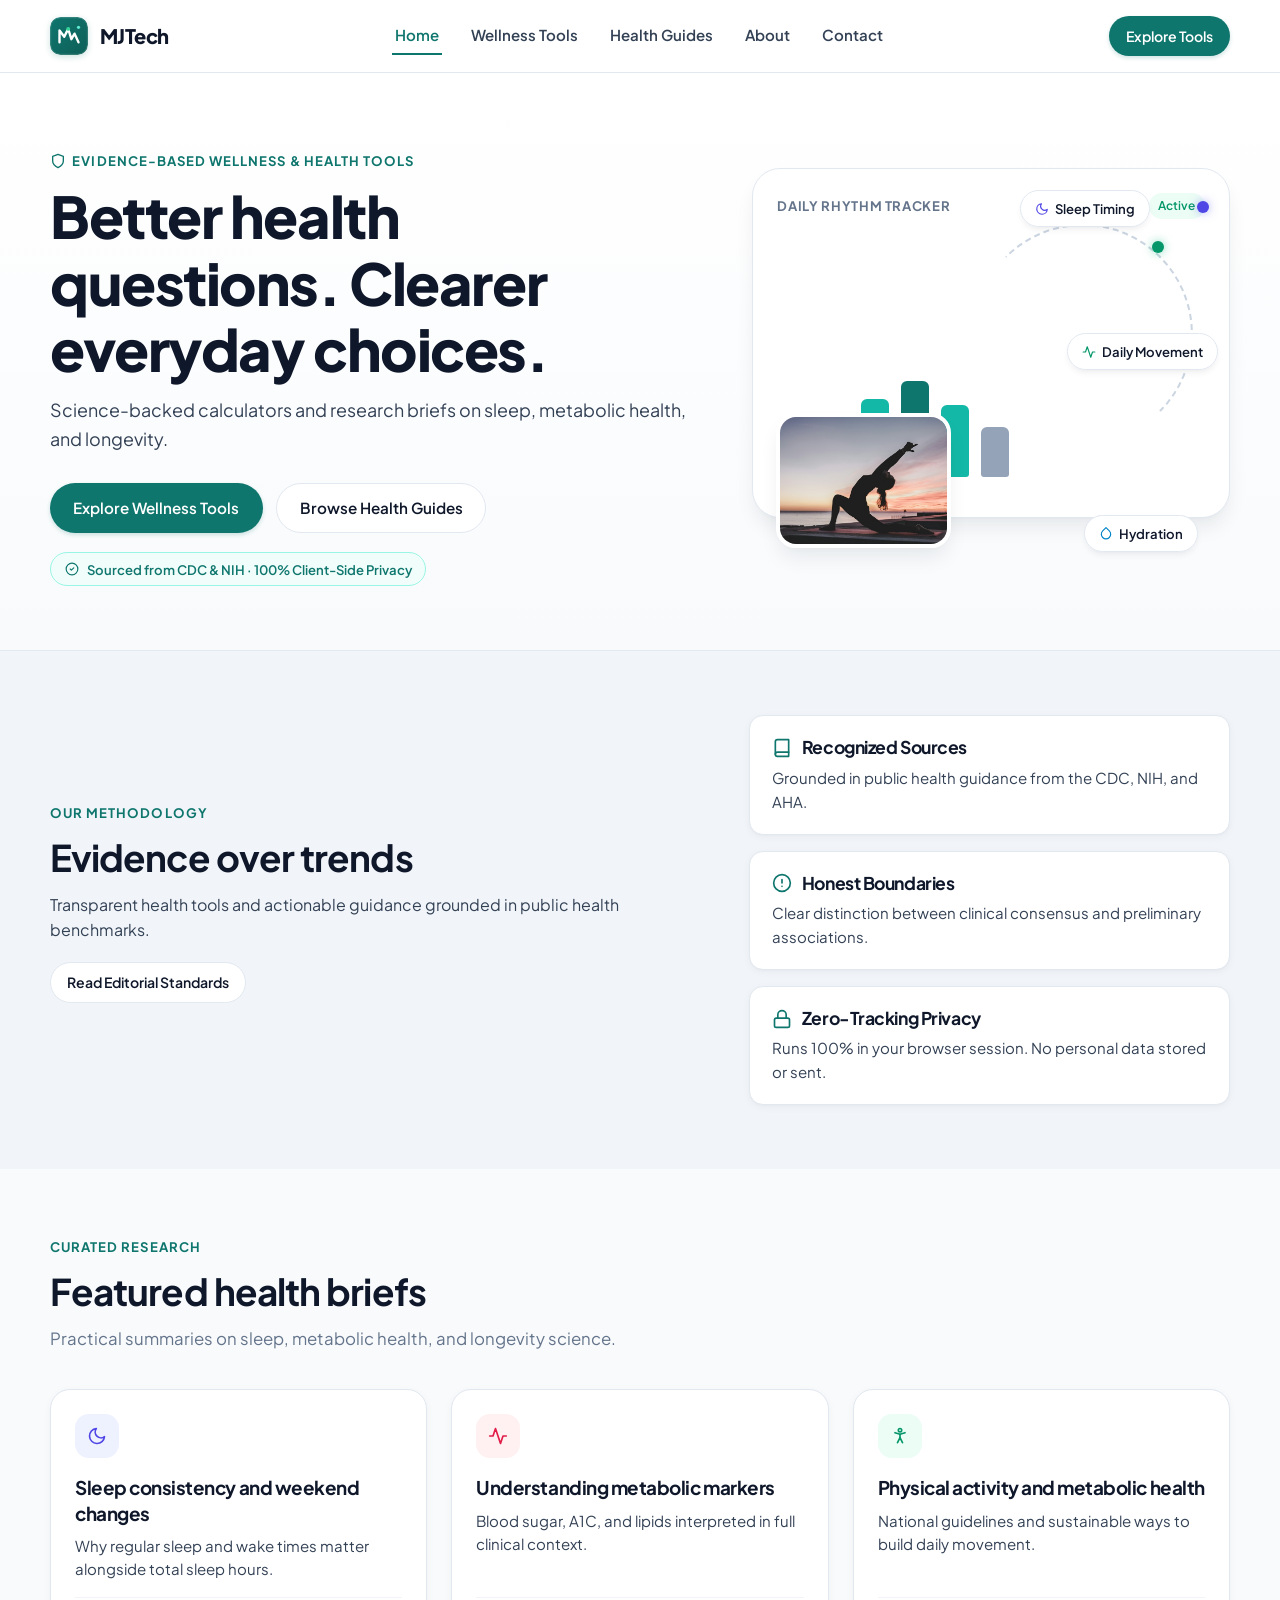
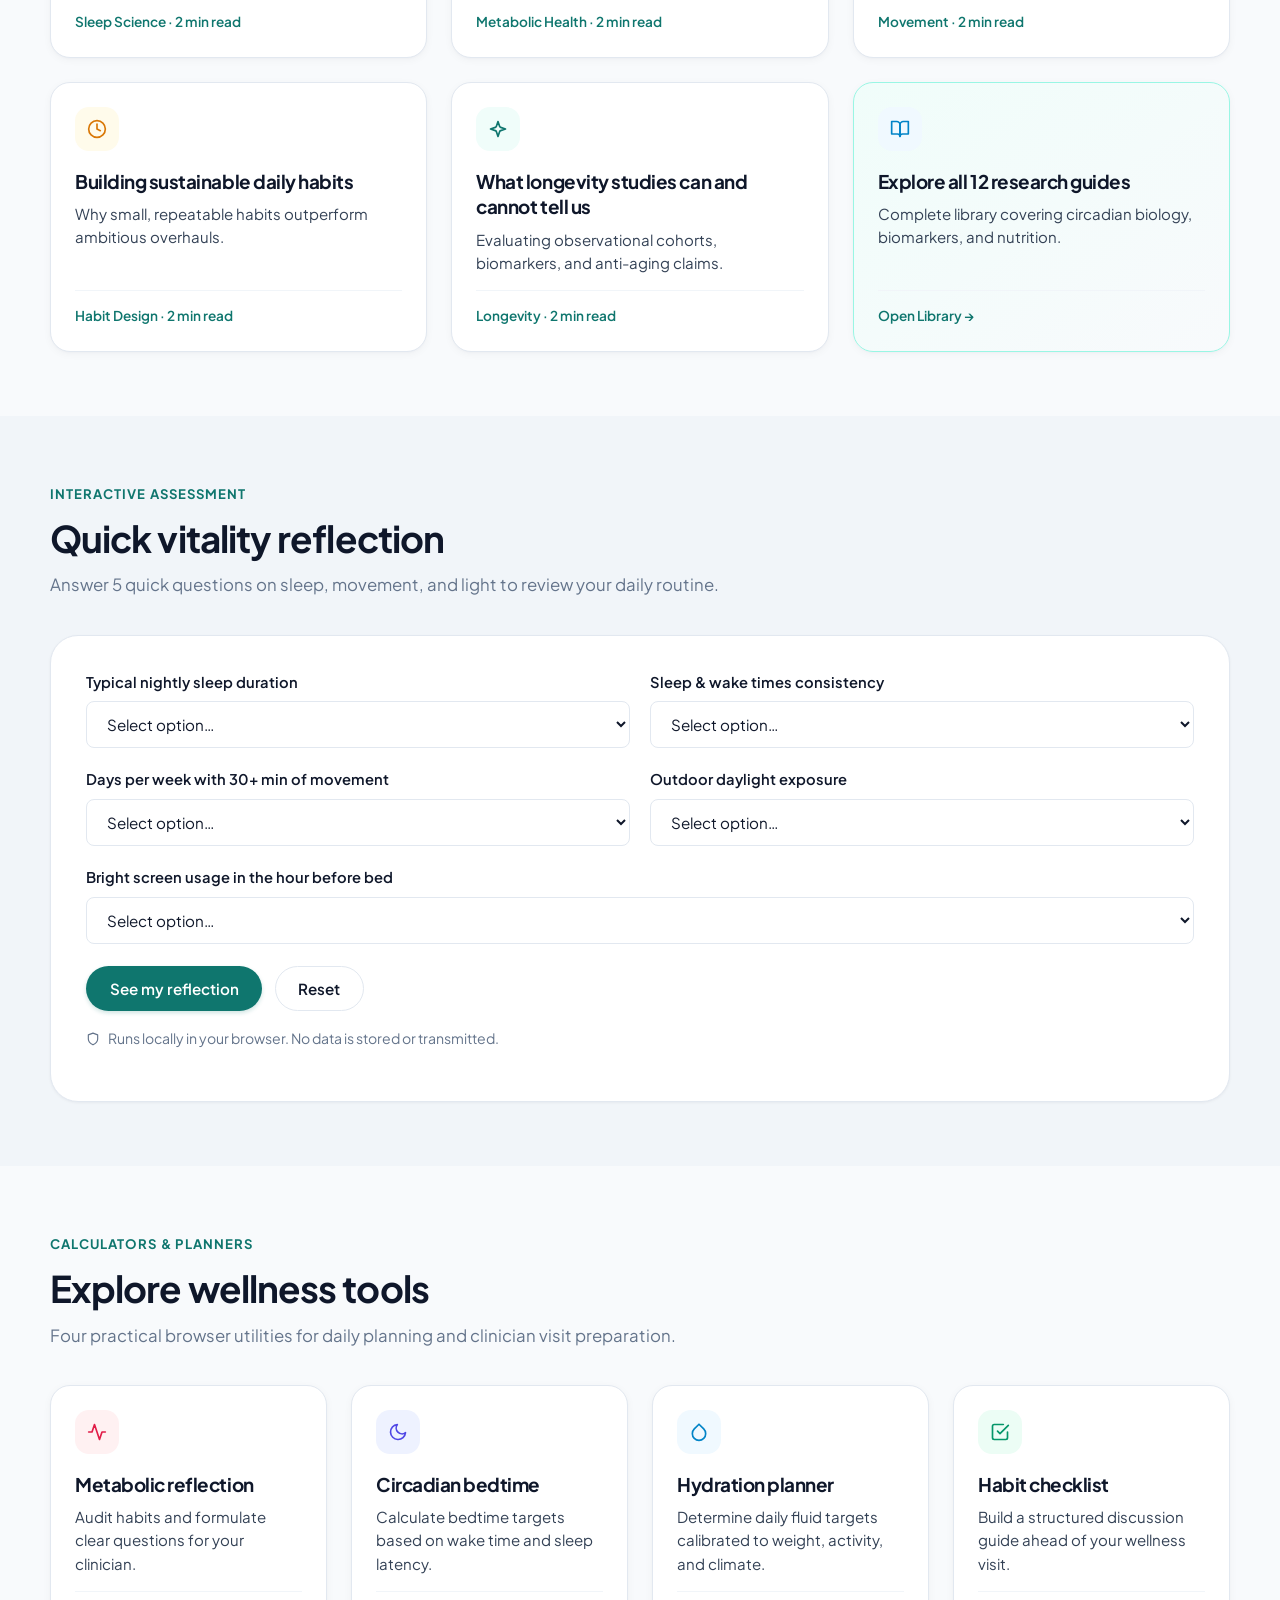
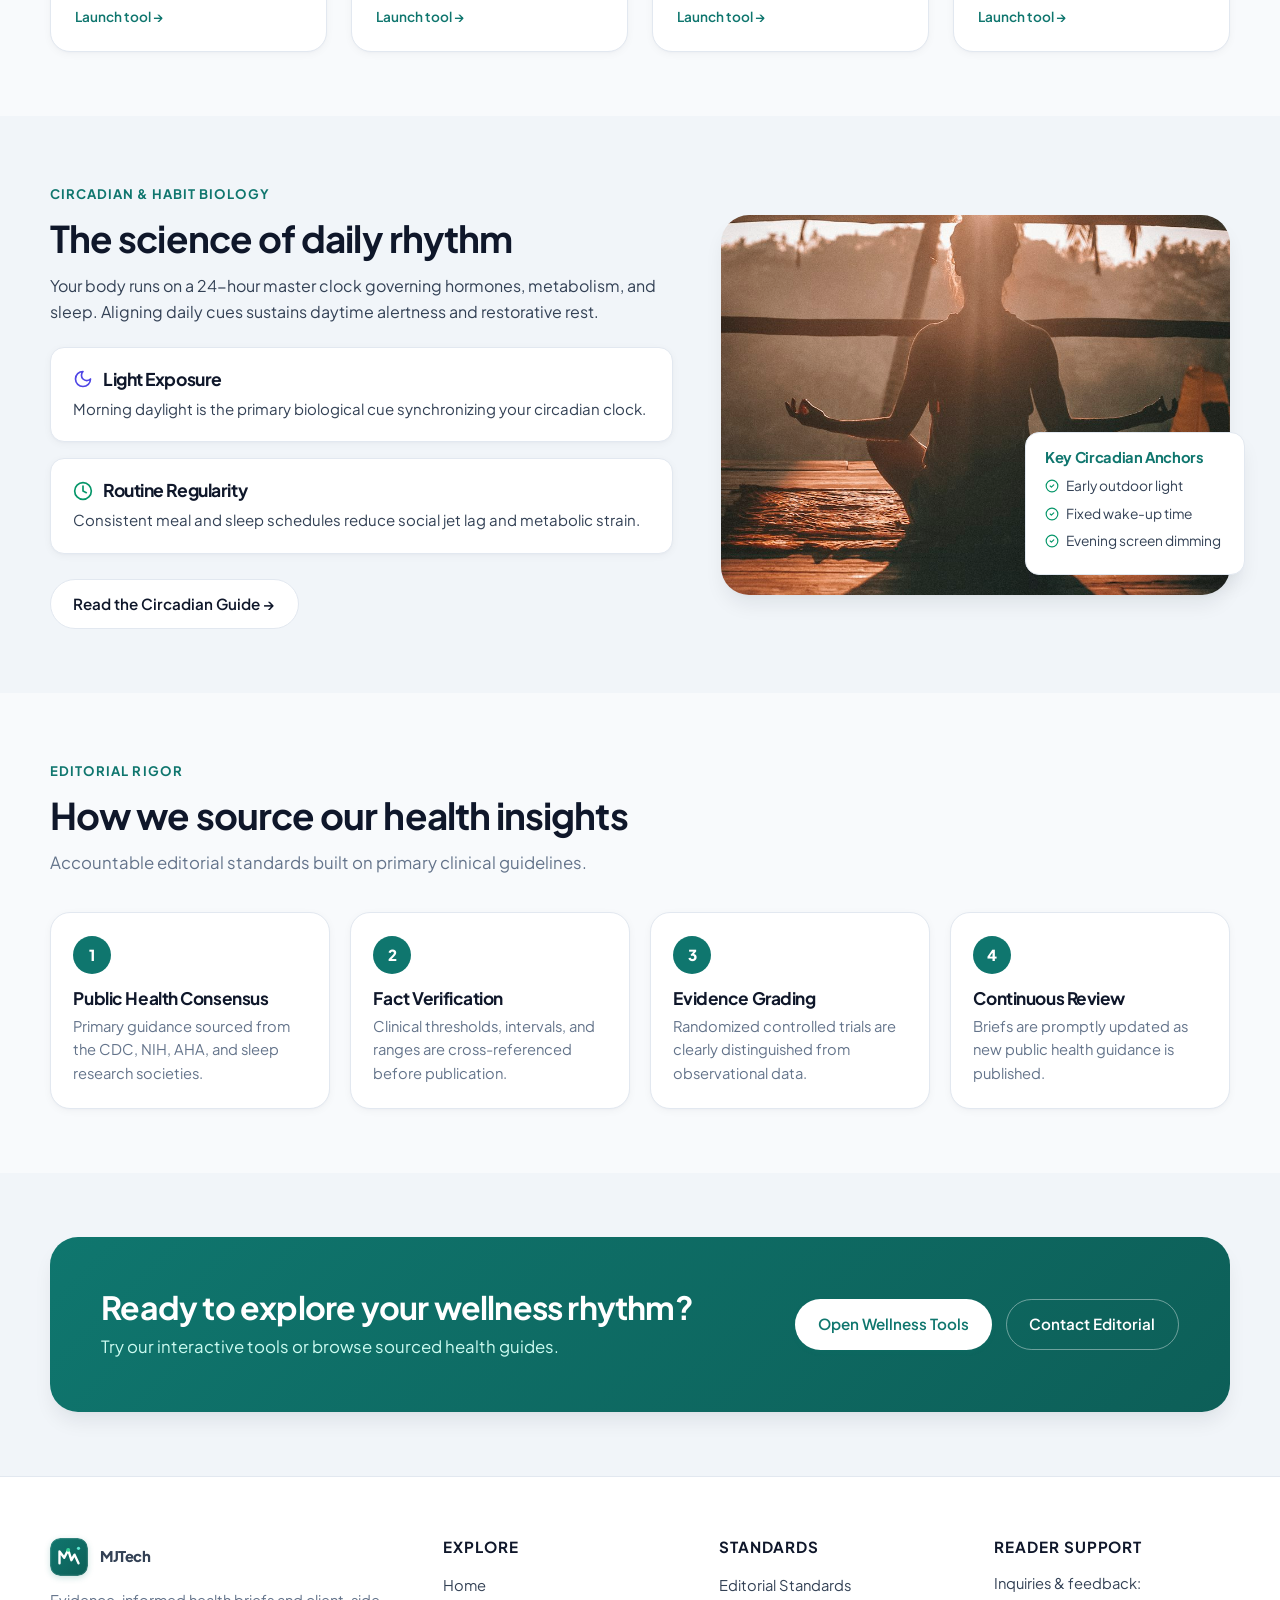
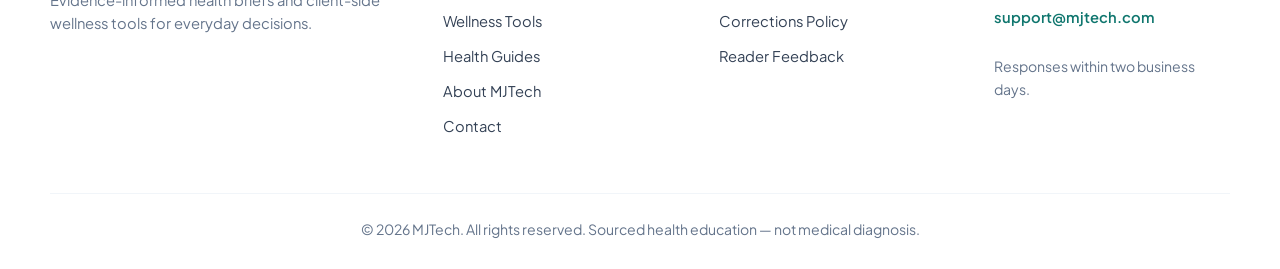
==== commit 262aabf9: "Update project" ====
--- a/index.html
+++ b/index.html
@@ -52,7 +52,7 @@
             Evidence-Based Wellness &amp; Health Tools
           </div>
           <h1>Better health questions. Clearer everyday choices.</h1>
-          <p class="lede">Science-backed calculators and sourced research briefs on circadian rhythms, metabolic health, and longevity — built for thoughtful everyday decisions.</p>
+          <p class="lede">Science-backed calculators and research briefs on sleep, metabolic health, and longevity.</p>
           <div class="hero-actions">
             <a class="btn btn-primary" href="pages/tools.html">Explore Wellness Tools</a>
             <a class="btn btn-ghost" href="pages/guides.html">Browse Health Guides</a>
@@ -100,7 +100,7 @@
         <div>
           <span class="eyebrow">Our Methodology</span>
           <h2>Evidence over trends</h2>
-          <p>MJTech translates complex clinical guidance into clear, actionable daily habits and browser-based reflection tools. Every calculation is transparent, and every recommendation is tied to public health benchmarks.</p>
+          <p>Transparent health tools and actionable guidance grounded in public health benchmarks.</p>
           <div class="hero-actions" style="margin-top:1.2rem">
             <a class="btn btn-ghost btn-sm" href="pages/about.html">Read Editorial Standards</a>
           </div>
@@ -111,21 +111,21 @@
               <svg class="icon" style="color:var(--primary)" viewBox="0 0 24 24"><path d="M4 19.5A2.5 2.5 0 0 1 6.5 17H20"></path><path d="M6.5 2H20v20H6.5A2.5 2.5 0 0 1 4 19.5v-15A2.5 2.5 0 0 1 6.5 2z"></path></svg>
               Recognized Sources
             </h3>
-            <p>Direct references to public health agencies including the CDC, NIH, and AHA.</p>
+            <p>Grounded in public health guidance from the CDC, NIH, and AHA.</p>
           </article>
           <article class="pillar">
             <h3>
               <svg class="icon" style="color:var(--primary)" viewBox="0 0 24 24"><circle cx="12" cy="12" r="10"></circle><line x1="12" y1="8" x2="12" y2="12"></line><line x1="12" y1="16" x2="12.01" y2="16"></line></svg>
               Honest Boundaries
             </h3>
-            <p>Clear distinction between established clinical consensus and observational associations.</p>
+            <p>Clear distinction between clinical consensus and preliminary associations.</p>
           </article>
           <article class="pillar">
             <h3>
               <svg class="icon" style="color:var(--primary)" viewBox="0 0 24 24"><rect x="3" y="11" width="18" height="11" rx="2" ry="2"></rect><path d="M7 11V7a5 5 0 0 1 10 0v4"></path></svg>
               Zero-Tracking Privacy
             </h3>
-            <p>Calculations happen directly inside your browser. No personal health inputs are stored.</p>
+            <p>Runs 100% in your browser session. No personal data stored or sent.</p>
           </article>
         </div>
       </div>
@@ -137,7 +137,7 @@
         <div class="section-head">
           <span class="eyebrow">Curated Research</span>
           <h2>Featured health briefs</h2>
-          <p>Practical summaries on sleep architecture, metabolic health, and longevity science.</p>
+          <p>Practical summaries on sleep, metabolic health, and longevity science.</p>
         </div>
         <div class="cards">
           <a class="card" href="pages/guide.html?id=sleep-consistency">
@@ -145,7 +145,7 @@
               <svg class="icon" viewBox="0 0 24 24"><path d="M21 12.79A9 9 0 1 1 11.21 3 7 7 0 0 0 21 12.79z"></path></svg>
             </div>
             <h3>Sleep consistency and weekend changes</h3>
-            <p>Why maintaining regular sleep and wake times matters alongside total sleep length.</p>
+            <p>Why regular sleep and wake times matter alongside total sleep hours.</p>
             <span class="meta">Sleep Science · 2 min read</span>
           </a>
 
@@ -154,7 +154,7 @@
               <svg class="icon" viewBox="0 0 24 24"><polyline points="22 12 18 12 15 21 9 3 6 12 2 12"></polyline></svg>
             </div>
             <h3>Understanding metabolic markers</h3>
-            <p>Blood sugar, A1C, lipids, and why a single number only makes sense in full clinical context.</p>
+            <p>Blood sugar, A1C, and lipids interpreted in full clinical context.</p>
             <span class="meta">Metabolic Health · 2 min read</span>
           </a>
 
@@ -163,7 +163,7 @@
               <svg class="icon" viewBox="0 0 24 24"><path d="m9 20 3-6 3 6"></path><path d="m6 8 6 2 6-2"></path><circle cx="12" cy="5" r="2"></circle><path d="M12 10v4"></path></svg>
             </div>
             <h3>Physical activity and metabolic health</h3>
-            <p>What national activity guidelines recommend and sustainable ways to get started.</p>
+            <p>National guidelines and sustainable ways to build daily movement.</p>
             <span class="meta">Movement · 2 min read</span>
           </a>
 
@@ -172,7 +172,7 @@
               <svg class="icon" viewBox="0 0 24 24"><circle cx="12" cy="12" r="10"></circle><polyline points="12 6 12 12 16 14"></polyline></svg>
             </div>
             <h3>Building sustainable daily habits</h3>
-            <p>Why small, repeated micro-habits outlast ambitious overhauls in real life.</p>
+            <p>Why small, repeatable habits outperform ambitious overhauls.</p>
             <span class="meta">Habit Design · 2 min read</span>
           </a>
 
@@ -181,7 +181,7 @@
               <svg class="icon" viewBox="0 0 24 24"><path d="m12 3-1.9 5.8a2 2 0 0 1-1.3 1.3L3 12l5.8 1.9a2 2 0 0 1 1.3 1.3L12 21l1.9-5.8a2 2 0 0 1 1.3-1.3L21 12l-5.8-1.9a2 2 0 0 1-1.3-1.3z"></path></svg>
             </div>
             <h3>What longevity studies can and cannot tell us</h3>
-            <p>How to interpret observational cohorts, biomarkers, and bold anti-aging marketing claims.</p>
+            <p>Evaluating observational cohorts, biomarkers, and anti-aging claims.</p>
             <span class="meta">Longevity · 2 min read</span>
           </a>
 
@@ -190,7 +190,7 @@
               <svg class="icon" viewBox="0 0 24 24"><path d="M2 3h6a4 4 0 0 1 4 4v14a3 3 0 0 0-3-3H2z"></path><path d="M22 3h-6a4 4 0 0 0-4 4v14a3 3 0 0 1 3-3h7z"></path></svg>
             </div>
             <h3>Explore all 12 research guides</h3>
-            <p>Browse our complete categorized library covering circadian biology, biomarkers, and nutrition.</p>
+            <p>Complete library covering circadian biology, biomarkers, and nutrition.</p>
             <span class="meta">Open Library →</span>
           </a>
         </div>
@@ -203,7 +203,7 @@
         <div class="section-head">
           <span class="eyebrow">Interactive Assessment</span>
           <h2>Quick vitality reflection</h2>
-          <p>Answer 5 quick questions about sleep, movement, and daylight cues. You receive a personalized review of steady points and areas to optimize.</p>
+          <p>Answer 5 quick questions on sleep, movement, and light to review your daily routine.</p>
         </div>
         <form class="quiz-panel" id="vitality-form">
           <div class="form-grid">
@@ -259,7 +259,7 @@
           <div class="result" id="vitality-result"></div>
           <p class="fine-print" style="margin-top:1rem">
             <svg class="icon" style="width:14px;height:14px;" viewBox="0 0 24 24"><path d="M12 22s8-4 8-10V5l-8-3-8 3v7c0 6 8 10 8 10z"></path></svg>
-            Client-side calculation only. No data is stored or transmitted.
+            Runs locally in your browser. No data is stored or transmitted.
           </p>
         </form>
       </div>
@@ -279,7 +279,7 @@
               <svg class="icon" viewBox="0 0 24 24"><polyline points="22 12 18 12 15 21 9 3 6 12 2 12"></polyline></svg>
             </div>
             <h3>Metabolic reflection</h3>
-            <p>Audit lifestyle habits and formulate clear questions for your primary care clinician.</p>
+            <p>Audit habits and formulate clear questions for your clinician.</p>
             <span class="meta">Launch tool →</span>
           </a>
 
@@ -288,7 +288,7 @@
               <svg class="icon" viewBox="0 0 24 24"><path d="M21 12.79A9 9 0 1 1 11.21 3 7 7 0 0 0 21 12.79z"></path></svg>
             </div>
             <h3>Circadian bedtime</h3>
-            <p>Calculate optimal bedtime targets based on your target wake-up time and sleep latency.</p>
+            <p>Calculate bedtime targets based on wake time and sleep latency.</p>
             <span class="meta">Launch tool →</span>
           </a>
 
@@ -297,7 +297,7 @@
               <svg class="icon" viewBox="0 0 24 24"><path d="M12 2.69l5.66 5.66a8 8 0 1 1-11.31 0z"></path></svg>
             </div>
             <h3>Hydration planner</h3>
-            <p>Determine daily fluid targets calibrated to your body weight, activity level, and climate.</p>
+            <p>Determine daily fluid targets calibrated to weight, activity, and climate.</p>
             <span class="meta">Launch tool →</span>
           </a>
 
@@ -306,7 +306,7 @@
               <svg class="icon" viewBox="0 0 24 24"><path d="m9 11 3 3L22 4"></path><path d="M21 12v7a2 2 0 0 1-2 2H5a2 2 0 0 1-2-2V5a2 2 0 0 1 2-2h11"></path></svg>
             </div>
             <h3>Habit checklist</h3>
-            <p>Build a structured discussion guide and checklist ahead of your routine wellness visit.</p>
+            <p>Build a structured discussion guide ahead of your wellness visit.</p>
             <span class="meta">Launch tool →</span>
           </a>
         </div>
@@ -319,21 +319,21 @@
         <div>
           <span class="eyebrow">Circadian &amp; Habit Biology</span>
           <h2>The science of daily rhythm</h2>
-          <p>Your body operates on a roughly 24-hour master clock synchronizing hormone pulses, digestive efficiency, and cellular repair. Aligning daily cues helps sustain natural daytime alertness and deep nocturnal rest.</p>
+          <p>Your body runs on a 24-hour master clock governing hormones, metabolism, and sleep. Aligning daily cues sustains daytime alertness and restorative rest.</p>
           <div class="pillars" style="margin-top:1.4rem">
             <div class="pillar">
               <h3>
                 <svg class="icon" style="color:var(--indigo)" viewBox="0 0 24 24"><path d="M12 3a6 6 0 0 0 9 9 9 9 0 1 1-9-9Z"></path></svg>
                 Light Exposure
               </h3>
-              <p>Outdoor morning daylight provides the strongest biological signal to calibrate your central pacemaker.</p>
+              <p>Morning daylight is the primary biological cue synchronizing your circadian clock.</p>
             </div>
             <div class="pillar">
               <h3>
                 <svg class="icon" style="color:var(--emerald)" viewBox="0 0 24 24"><circle cx="12" cy="12" r="10"></circle><polyline points="12 6 12 12 16 14"></polyline></svg>
                 Routine Regularity
               </h3>
-              <p>Consistent meal and sleep timings reduce social jet lag and metabolic strain.</p>
+              <p>Consistent meal and sleep schedules reduce social jet lag and metabolic strain.</p>
             </div>
           </div>
           <div style="margin-top:1.6rem">
@@ -369,81 +369,48 @@
         <div class="section-head">
           <span class="eyebrow">Editorial Rigor</span>
           <h2>How we source our health insights</h2>
-          <p>Clear, accountable editorial standards built on primary clinical guidelines.</p>
+          <p>Accountable editorial standards built on primary clinical guidelines.</p>
         </div>
         <div class="steps">
           <div class="step">
             <div class="num">1</div>
             <div>
               <h3>Public Health Consensus</h3>
-              <p>We source primary guidance from agencies like CDC, NIH, AHA, and the American Academy of Sleep Medicine.</p>
+              <p>Primary guidance sourced from the CDC, NIH, AHA, and sleep research societies.</p>
             </div>
           </div>
           <div class="step">
             <div class="num">2</div>
             <div>
               <h3>Fact Verification</h3>
-              <p>All threshold numbers, clinical intervals, and statistical ranges are cross-referenced before publication.</p>
+              <p>Clinical thresholds, intervals, and ranges are cross-referenced before publication.</p>
             </div>
           </div>
           <div class="step">
             <div class="num">3</div>
             <div>
               <h3>Evidence Grading</h3>
-              <p>We explicitly distinguish randomized controlled trials from observational cohorts and preclinical hypotheses.</p>
+              <p>Randomized controlled trials are clearly distinguished from observational data.</p>
             </div>
           </div>
           <div class="step">
             <div class="num">4</div>
             <div>
               <h3>Continuous Review</h3>
-              <p>Briefs are re-evaluated and corrected promptly when new public health recommendations are issued.</p>
-            </div>
-          </div>
-        </div>
-      </div>
-    </section>
-
-    <!-- Common Questions (FAQ) -->
+              <p>Briefs are promptly updated as new public health guidance is published.</p>
+            </div>
+          </div>
+        </div>
+      </div>
+    </section>
+
+    <!-- Call to Action Band -->
     <section class="section section-muted">
-      <div class="wrap">
-        <div class="section-head">
-          <span class="eyebrow">Got Questions?</span>
-          <h2>Frequently asked questions</h2>
-          <p>Transparent information regarding our tools, data privacy, and editorial scope.</p>
-        </div>
-        <div class="faq" style="max-width:800px">
-          <details>
-            <summary>What is MJTech's mission?</summary>
-            <p>MJTech provides evidence-based health research briefs and privacy-first wellness tools to help individuals understand sleep, metabolic health, and longevity science without commercial hype or alarmist framing.</p>
-          </details>
-          <details>
-            <summary>Are MJTech tools medical diagnostic calculators?</summary>
-            <p>No. Our tools are educational planning aids and reflections designed to prompt thoughtful discussions with your healthcare provider. They do not diagnose conditions or formulate medical prescriptions.</p>
-          </details>
-          <details>
-            <summary>Is any personal health information saved?</summary>
-            <p>Never. All calculations run strictly client-side inside your browser session. We do not store, track, or transmit any numbers or inputs you enter.</p>
-          </details>
-          <details>
-            <summary>Where do your guides get their research?</summary>
-            <p>We pull directly from published public health agency guidelines (CDC, NIH, AHA, NHLBI) and peer-reviewed journals. Every guide lists its source citations clearly.</p>
-          </details>
-          <details>
-            <summary>How can I submit a question or correction?</summary>
-            <p>We welcome reader feedback and scholarly citations. You can reach our editorial team directly through our <a href="pages/contact.html" style="color:var(--primary);text-decoration:underline;">contact page</a> or at <a href="mailto:support@mjtech.com" style="color:var(--primary);text-decoration:underline;">support@mjtech.com</a>.</p>
-          </details>
-        </div>
-      </div>
-    </section>
-
-    <!-- Call to Action Band -->
-    <section class="section">
       <div class="wrap">
         <div class="cta-band">
           <div>
-            <h2>Ready to explore your daily wellness rhythm?</h2>
-            <p>Test your habits with our interactive tools or browse sourced health guides.</p>
+            <h2>Ready to explore your wellness rhythm?</h2>
+            <p>Try our interactive tools or browse sourced health guides.</p>
           </div>
           <div class="hero-actions" style="margin:0">
             <a class="btn btn-primary" href="pages/tools.html">Open Wellness Tools</a>
@@ -461,7 +428,7 @@
           <img src="assets/images/logo.svg" alt="MJTech Logo" width="36" height="36">
           <span>MJTech</span>
         </a>
-        <p>An independent digital wellness research platform providing evidence-informed health briefs and client-side calculators for thoughtful everyday choices.</p>
+        <p>Evidence-informed health briefs and client-side wellness tools for everyday decisions.</p>
       </div>
       <div>
         <h2>Explore</h2>
@@ -483,9 +450,9 @@
       </div>
       <div>
         <h2>Reader Support</h2>
-        <p style="font-size:0.92rem;margin-bottom:0.5rem">Inquiries, corrections &amp; research suggestions:</p>
+        <p style="font-size:0.92rem;margin-bottom:0.5rem">Inquiries &amp; feedback:</p>
         <p><a href="mailto:support@mjtech.com" style="font-weight:600;color:var(--primary)">support@mjtech.com</a></p>
-        <p class="fine-print" style="margin-top:0.6rem">Reader mail responded to within two business days.</p>
+        <p class="fine-print" style="margin-top:0.6rem">Responses within two business days.</p>
       </div>
     </div>
     <div class="wrap copyright">
